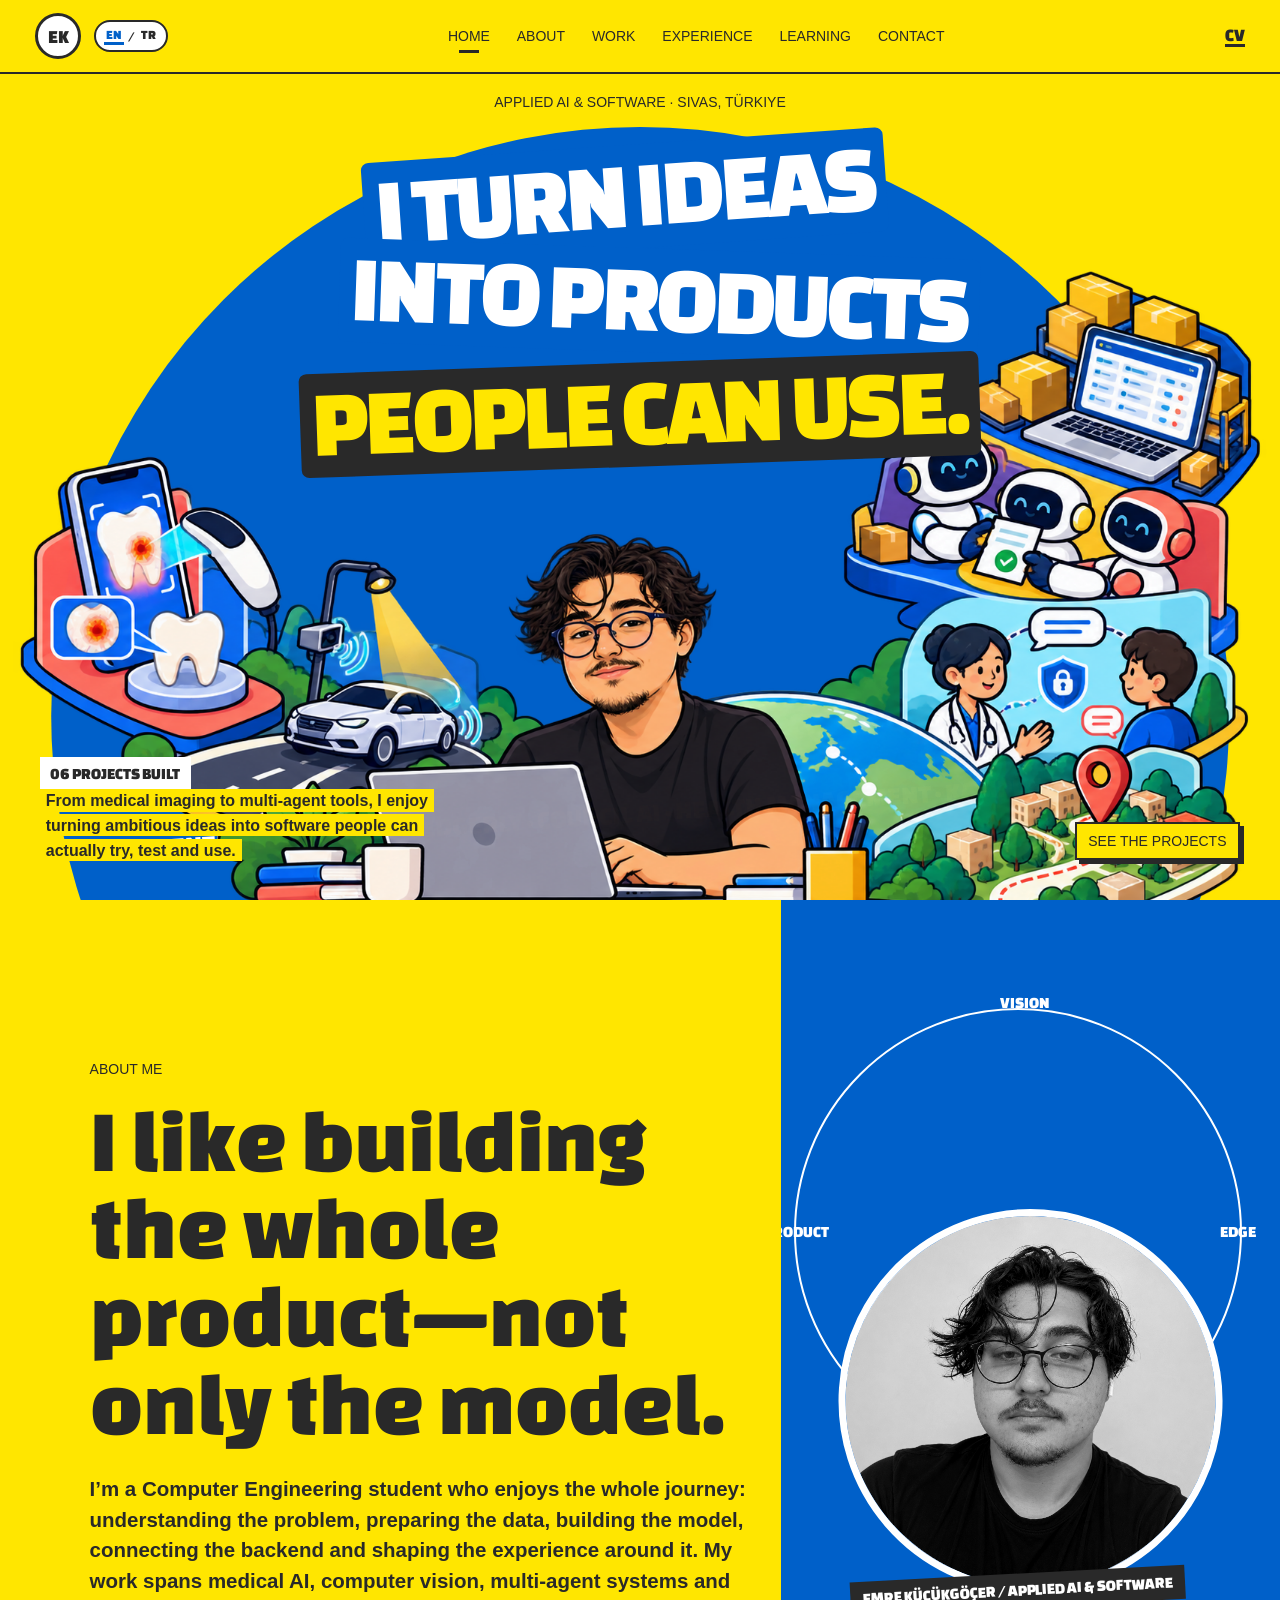
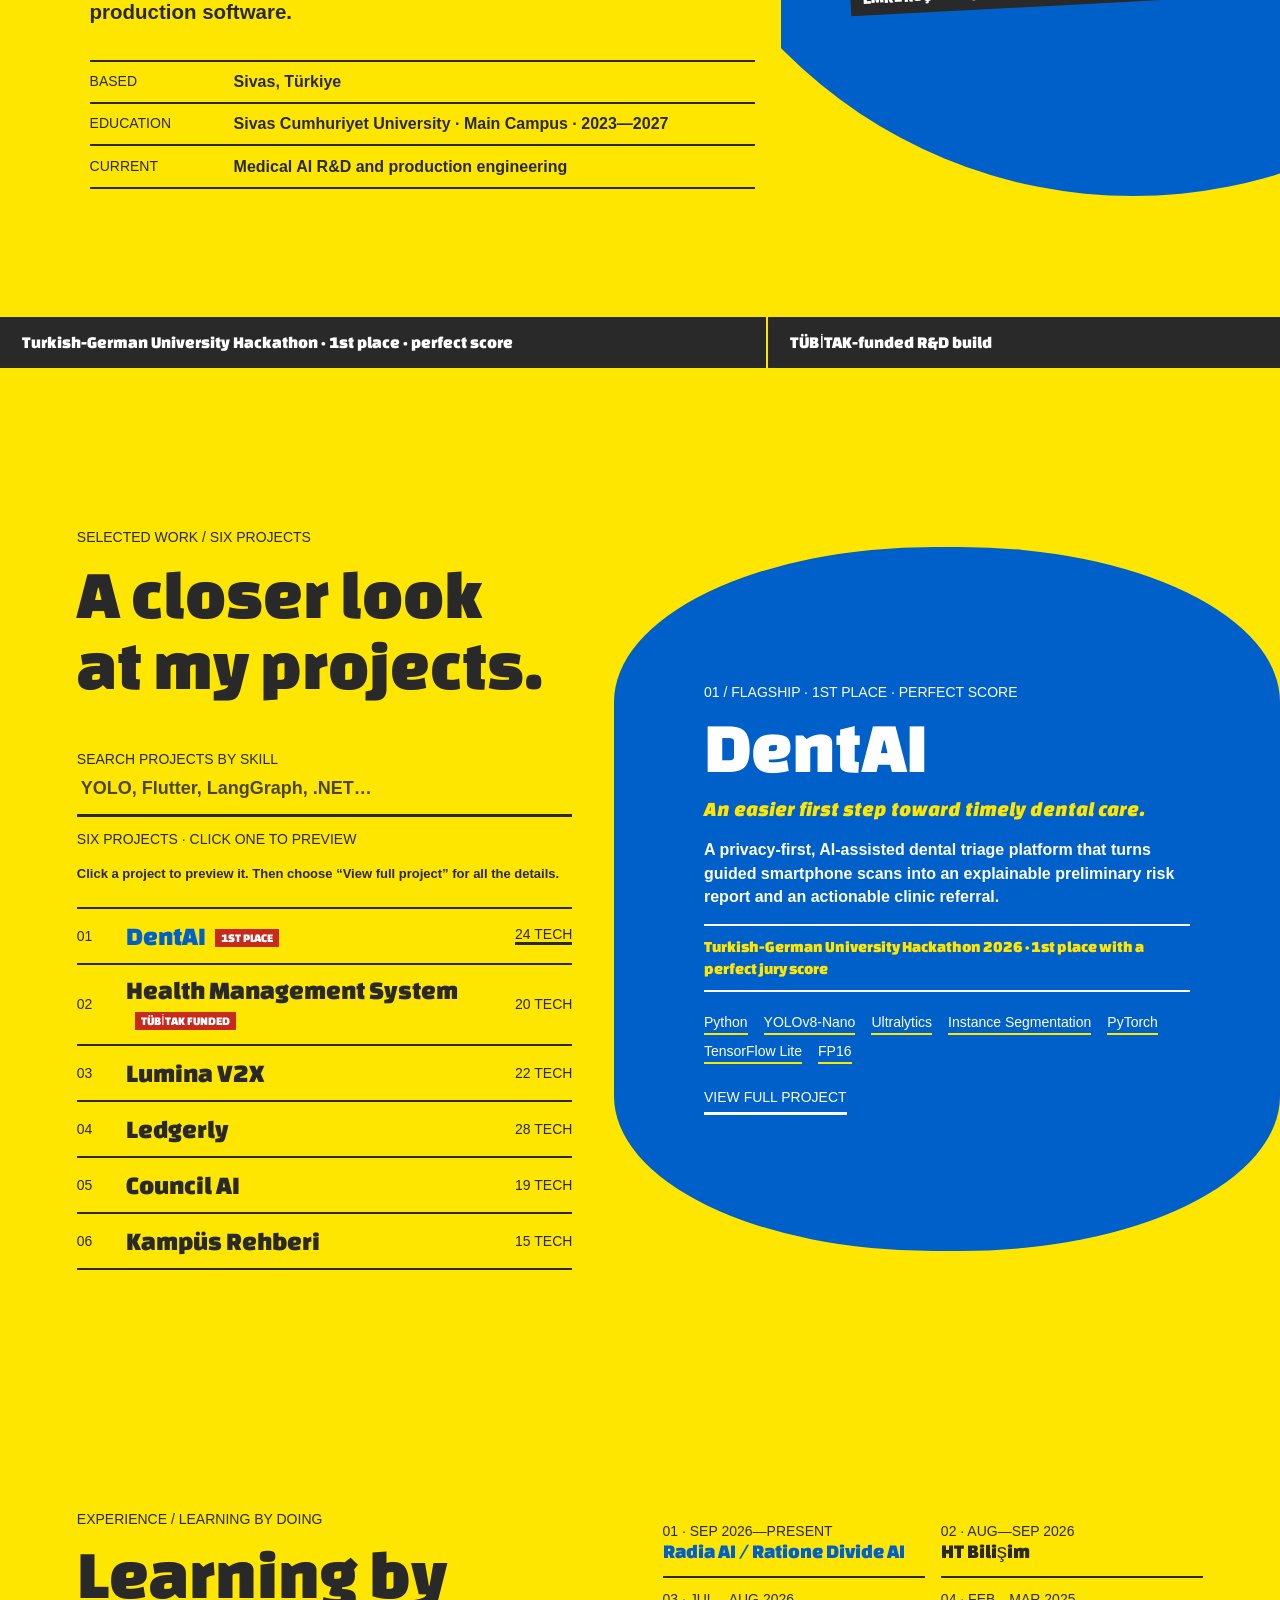
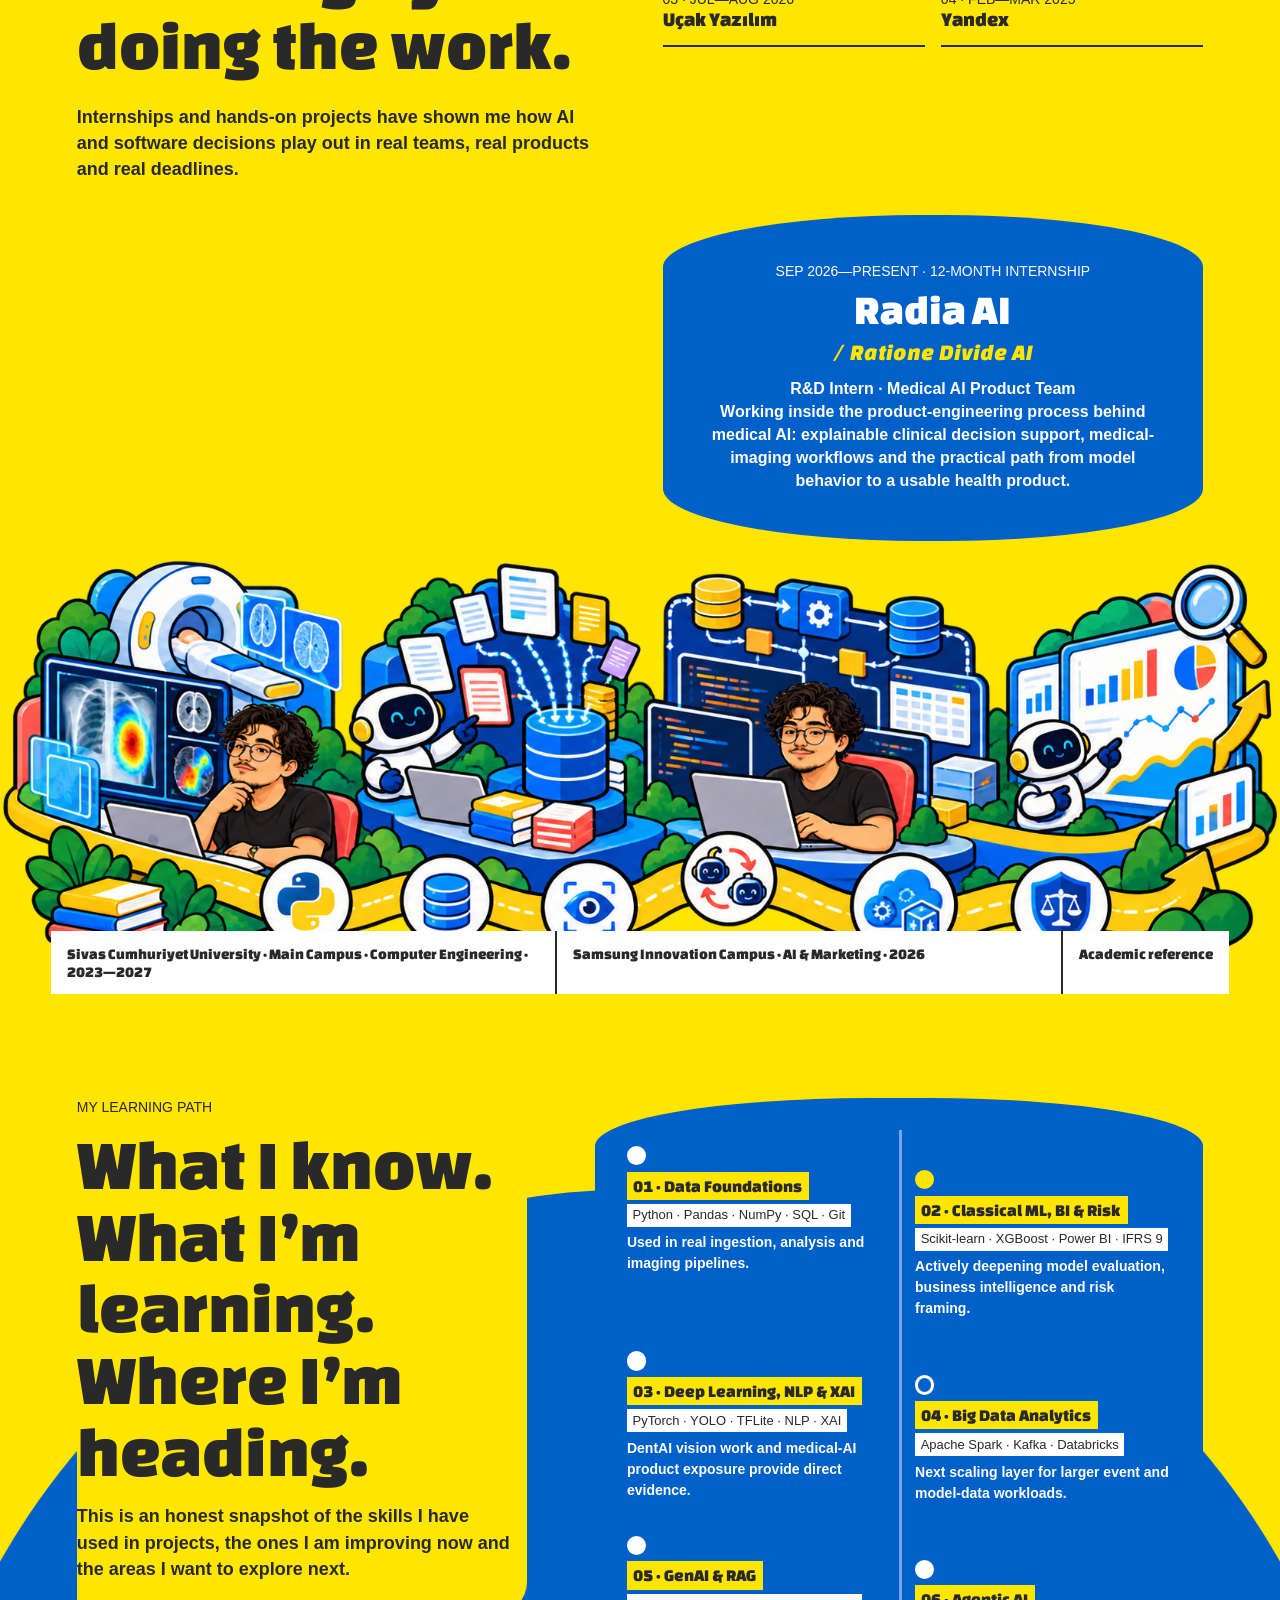
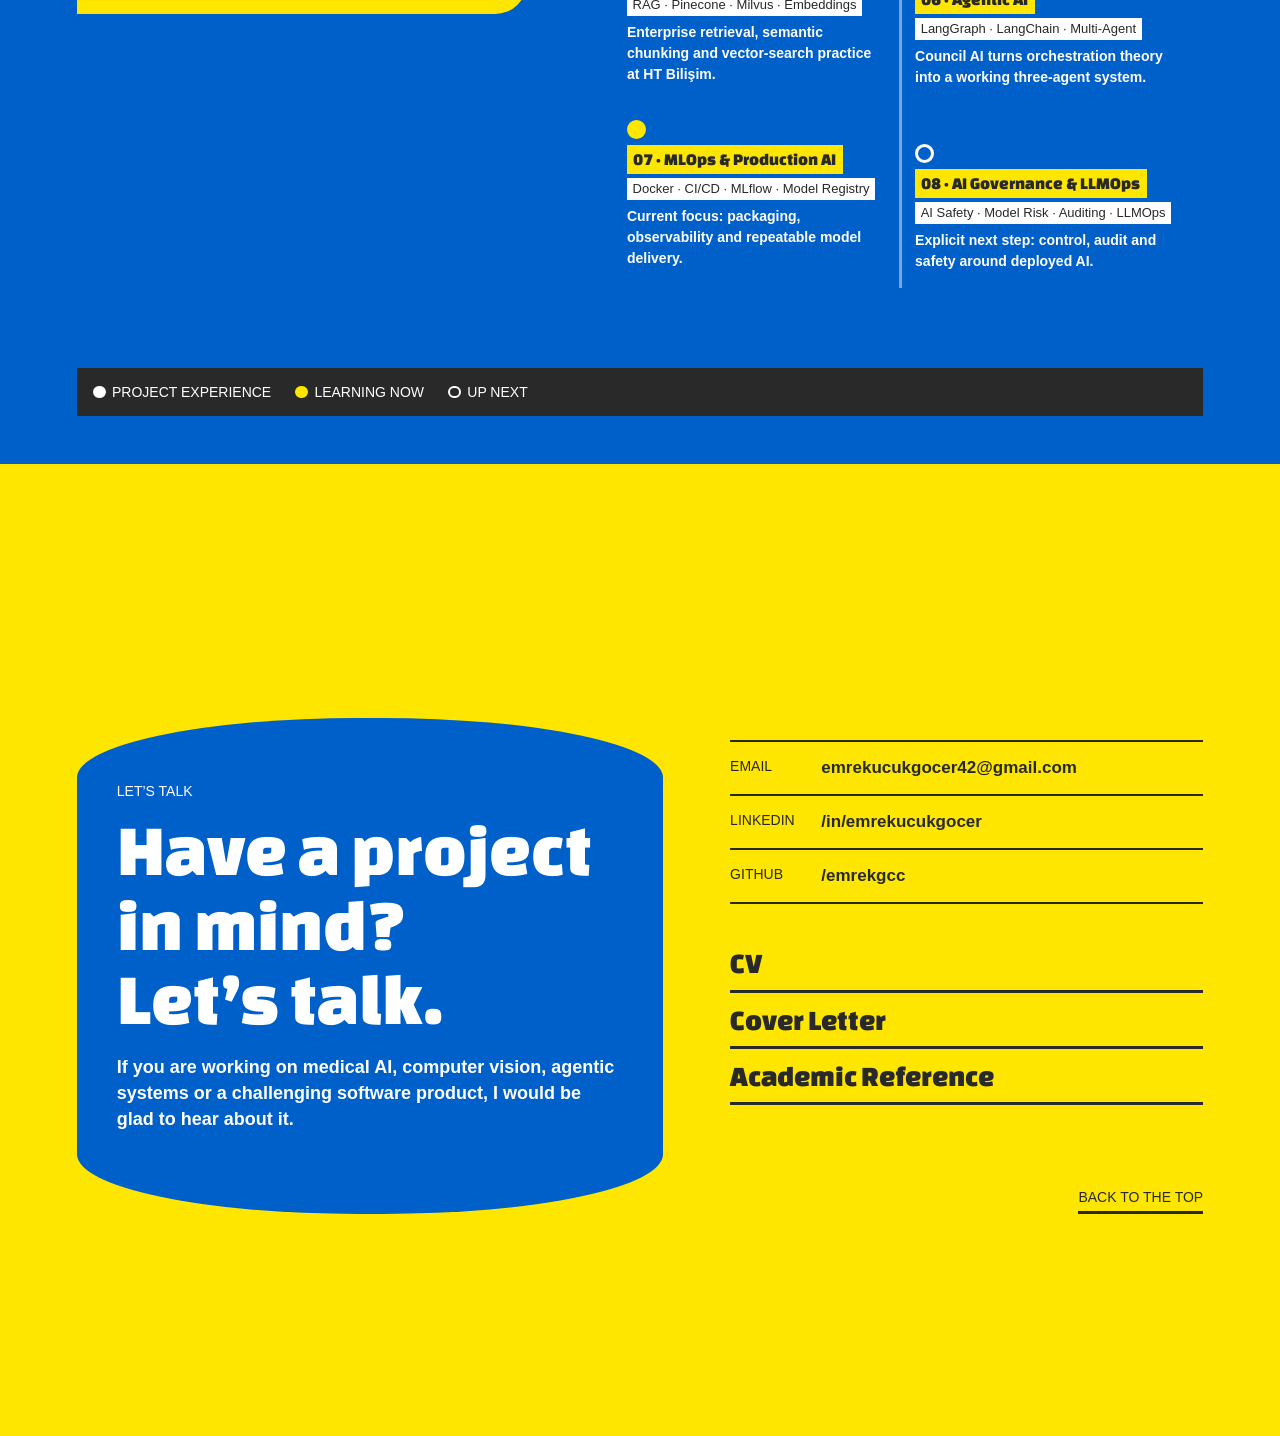
==== index.html @ dd25d498 "Portfolyo yayına hazırlandı" ====
<!doctype html>
<html lang="en">
  <head>
    <meta charset="UTF-8" />
    <meta name="viewport" content="width=device-width, initial-scale=1.0" />
    <meta name="description" content="Portfolio of Emre Küçükgöçer, a Computer Engineering student building medical AI, computer vision, agentic systems and production software." />
    <meta name="theme-color" content="#ffe600" />
    <title>Emre Küçükgöçer — Applied AI &amp; Software Portfolio</title>
    <link rel="preconnect" href="https://fonts.googleapis.com" />
    <link rel="preconnect" href="https://fonts.gstatic.com" crossorigin />
    <link href="https://fonts.googleapis.com/css2?family=Changa+One:ital@0;1&display=swap" rel="stylesheet" />
    <link rel="icon" type="image/svg+xml" href="data:image/svg+xml,%3Csvg xmlns='http://www.w3.org/2000/svg' viewBox='0 0 64 64'%3E%3Ccircle cx='32' cy='32' r='29' fill='%23007fff'/%3E%3Cpath d='M13 18h38v8H24v5h22v8H24v6h27v8H13z' fill='white'/%3E%3C/svg%3E" />
    <link rel="stylesheet" href="./styles.css?v=17" />
  </head>
  <body>
    <a class="skip-link" href="#home" data-i18n="skip">Skip to content</a>
    <div class="boot" aria-hidden="true"><span>EK</span><p data-i18n="boot">Loading the portfolio…</p></div>

    <header class="site-header">
      <div class="header-left">
        <a class="brand" href="#home" aria-label="Emre Küçükgöçer home">EK</a>
        <div class="language-switcher" role="group" aria-label="Language / Dil">
          <button class="is-active" type="button" data-language="en" aria-pressed="true">EN</button>
          <span aria-hidden="true">/</span>
          <button type="button" data-language="tr" aria-pressed="false">TR</button>
        </div>
      </div>
      <nav aria-label="Primary navigation">
        <a class="is-active" href="#home" data-i18n="navHome">Home</a>
        <a href="#about" data-i18n="navAbout">About</a>
        <a href="#work" data-i18n="navWork">Work</a>
        <a href="#experience" data-i18n="navExperience">Experience</a>
        <a href="#journey" data-i18n="navJourney">Learning</a>
        <a href="#contact" data-i18n="navContact">Contact</a>
      </nav>
      <a class="download-link" href="./assets/Emre_Kucukgocer_CV.pdf" download>CV</a>
    </header>

    <main>
      <section class="scene hero" id="home" aria-labelledby="hero-title">
        <div class="cloud cloud--one" aria-hidden="true"><i></i><i></i><i></i></div>
        <div class="cloud cloud--two" aria-hidden="true"><i></i><i></i><i></i></div>
        <p class="scene-kicker hero-kicker" data-i18n="heroKicker">Applied AI &amp; software · Sivas, Türkiye</p>
        <div class="globe hero-globe" aria-hidden="true"></div>
        <h1 id="hero-title">
          <span data-i18n="heroLine1">I turn ideas</span>
          <span data-i18n="heroLine2">into products</span>
          <span data-i18n="heroLine3">people can use.</span>
        </h1>
        <img class="hero-world" src="./assets/storybook-hero-v6.png" alt="An illustrated pop-up world showing Emre and his six applied AI and software projects" />
        <div class="hero-note">
          <b data-i18n="heroBuilt">06 PROJECTS BUILT</b>
          <p data-i18n="heroNote">From medical imaging to multi-agent tools, I enjoy turning ambitious ideas into software people can actually try, test and use.</p>
        </div>
        <a class="text-link enter-work" href="#work" data-i18n="enterWork">See the projects</a>
        <div class="orbit-copy" aria-hidden="true">DENTAI · LUMINA V2X · LEDGERLY · COUNCIL AI · HEALTH MANAGEMENT · KAMPÜS REHBERİ ·</div>
      </section>

      <section class="scene about-scene" id="about" aria-labelledby="about-title">
        <div class="cloud cloud--three" aria-hidden="true"><i></i><i></i><i></i></div>
        <div class="about-orbit" aria-hidden="true"><span>VISION</span><span>EDGE</span><span>AGENTS</span><span>PRODUCT</span></div>
        <div class="about-globe" aria-hidden="true"></div>
        <div class="about-copy">
          <p class="scene-kicker" data-i18n="aboutKicker">About me</p>
          <h2 id="about-title" data-i18n="aboutTitle">I like building the whole product—not only the model.</h2>
          <p data-i18n="aboutBody">I’m a Computer Engineering student who enjoys the whole journey: understanding the problem, preparing the data, building the model, connecting the backend and shaping the experience around it. My work spans medical AI, computer vision, multi-agent systems and production software.</p>
          <dl>
            <div><dt data-i18n="basedLabel">Based</dt><dd data-i18n="basedValue">Sivas, Türkiye</dd></div>
            <div><dt data-i18n="educationLabel">Education</dt><dd data-i18n="educationValue">Sivas Cumhuriyet University · Main Campus · 2023—2027</dd></div>
            <div><dt data-i18n="currentLabel">Current</dt><dd data-i18n="currentValue">Medical AI R&D and production engineering</dd></div>
          </dl>
        </div>
        <figure class="about-portrait">
          <img src="./assets/emre-kucukgocer.png" alt="Portrait of Emre Küçükgöçer" />
          <figcaption data-i18n="portraitCaption">EMRE KÜÇÜKGÖÇER / APPLIED AI &amp; SOFTWARE</figcaption>
        </figure>
        <div class="proof-ribbon" aria-label="Selected achievements">
          <span data-i18n="proofHackathon">Turkish-German University Hackathon · 1st place · perfect score</span>
          <span data-i18n="proofTubitak">TÜBİTAK-funded R&D build</span>
        </div>
      </section>

      <section class="scene work-scene" id="work" aria-labelledby="work-title">
        <div class="work-heading">
          <p class="scene-kicker" data-i18n="workKicker">Selected work / six projects</p>
          <h2 id="work-title" data-i18n-html="workTitle">A closer look<br />at my projects.</h2>
        </div>
        <label class="skill-search" for="skill-search">
          <span data-i18n="searchLabel">Search projects by skill</span>
          <input id="skill-search" type="search" autocomplete="off" placeholder="YOLO, Flutter, LangGraph, .NET…" data-i18n-placeholder="searchPlaceholder" />
        </label>
        <p class="search-status" id="search-status" aria-live="polite">Six projects to explore</p>
        <p class="work-instruction" data-i18n="workInstruction">Click a project to preview it. Then choose “View full project” for all the details.</p>
        <div class="project-orbit" id="project-orbit" aria-label="Project selector"></div>
        <article class="project-spotlight" id="project-spotlight" aria-live="polite"></article>
      </section>

      <section class="scene experience-scene" id="experience" aria-labelledby="experience-title">
        <p class="scene-kicker" data-i18n="experienceKicker">Experience / learning by doing</p>
        <h2 id="experience-title" data-i18n-html="experienceTitle">Learning by<br />doing the work.</h2>
        <p class="experience-intro" data-i18n="experienceIntro">Internships and hands-on projects have shown me how AI and software decisions play out in real teams, real products and real deadlines.</p>
        <img class="journey-world" src="./assets/storybook-journey-v6.png" alt="An illustrated panorama of Emre's medical AI, retrieval, software engineering and analytics experience" />
        <div class="experience-tabs" id="experience-tabs" role="tablist" aria-label="Experience entries"></div>
        <article class="experience-detail" id="experience-detail" aria-live="polite"></article>
        <div class="education-signs">
          <span data-i18n="universitySign">Sivas Cumhuriyet University · Main Campus · Computer Engineering · 2023—2027</span>
          <span>Samsung Innovation Campus · AI & Marketing · 2026</span>
          <a href="./assets/Reference_Letter_Hidayet_Takci.pdf" target="_blank" rel="noreferrer" data-i18n="academicReference">Academic reference</a>
        </div>
      </section>

      <section class="scene journey-scene" id="journey" aria-labelledby="journey-title">
        <div class="journey-globe" aria-hidden="true"></div>
        <div class="journey-heading">
          <p class="scene-kicker" data-i18n="journeyKicker">My learning path</p>
          <h2 id="journey-title" data-i18n-html="journeyTitle">What I know.<br />What I’m learning.<br />Where I’m heading.</h2>
          <p data-i18n="journeyIntro">This is an honest snapshot of the skills I have used in projects, the ones I am improving now and the areas I want to explore next.</p>
        </div>
        <div class="journey-path" id="journey-path"></div>
        <div class="journey-legend"><span data-state="built"><i></i><b data-i18n="legendBuilt">Project experience</b></span><span data-state="current"><i></i><b data-i18n="legendCurrent">Learning now</b></span><span data-state="next"><i></i><b data-i18n="legendNext">Up next</b></span></div>
      </section>

      <section class="scene contact-scene" id="contact" aria-labelledby="contact-title">
        <div class="cloud cloud--four" aria-hidden="true"><i></i><i></i><i></i></div>
        <div class="contact-globe" aria-hidden="true"></div>
        <div class="contact-heading">
          <p class="scene-kicker" data-i18n="contactKicker">Let’s talk</p>
          <h2 id="contact-title" data-i18n-html="contactTitle">Have a project<br />in mind?<br />Let’s talk.</h2>
          <p data-i18n="contactBody">If you are working on medical AI, computer vision, agentic systems or a challenging software product, I would be glad to hear about it.</p>
        </div>
        <div class="contact-links">
          <a href="mailto:emrekucukgocer42@gmail.com"><span>Email</span><b>emrekucukgocer42@gmail.com</b></a>
          <a href="https://linkedin.com/in/emrekucukgocer" target="_blank" rel="noreferrer"><span>LinkedIn</span><b>/in/emrekucukgocer</b></a>
          <a href="https://github.com/emrekgcc" target="_blank" rel="noreferrer"><span>GitHub</span><b>/emrekgcc</b></a>
        </div>
        <div class="document-links">
          <a href="./assets/Emre_Kucukgocer_CV.pdf" download>CV</a>
          <a href="./assets/Emre_Kucukgocer_Cover_Letter.pdf" download data-i18n="coverLetter">Cover Letter</a>
          <a href="./assets/Reference_Letter_Hidayet_Takci.pdf" download data-i18n="academicReferenceTitle">Academic Reference</a>
        </div>
        <a class="back-home text-link" href="#home" data-i18n="backHome">Back to the top</a>
      </section>
    </main>

    <dialog class="project-dialog" id="project-dialog" aria-labelledby="dialog-title">
      <button class="dialog-close" type="button" data-close-dialog data-i18n="close">Close</button>
      <div id="dialog-content"></div>
    </dialog>

    <script src="./app.js?v=17" defer></script>
  </body>
</html>
---- styles.css ----
:root {
  --yellow: #ffe600;
  --blue: #0060c9;
  --coral: #c72a1d;
  --ink: #292929;
  --white: #fff;
  --cyan: #5fd9ff;
  --lavender: #9c8cff;
  --display: "Changa One", "Arial Black", Impact, sans-serif;
  --sans: Arial, Helvetica, sans-serif;
}

* { box-sizing: border-box; }
html { overflow-x: clip; scroll-behavior: smooth; }
body {
  margin: 0;
  overflow-x: hidden;
  background: var(--yellow);
  color: var(--ink);
  font-family: var(--sans);
  font-size: 16px;
  -webkit-font-smoothing: antialiased;
}
body.dialog-open { overflow: hidden; }
a { color: inherit; }
button, input { font: inherit; color: inherit; }
:focus-visible { outline: 4px solid var(--coral); outline-offset: 4px; }

.skip-link {
  position: fixed;
  z-index: 100;
  left: 1rem;
  top: -5rem;
  padding: .8rem 1rem;
  background: var(--white);
  font-weight: 700;
}
.skip-link:focus { top: 1rem; }

.boot {
  position: fixed;
  z-index: 90;
  inset: 0;
  display: grid;
  place-content: center;
  justify-items: center;
  gap: .5rem;
  background: var(--yellow);
  transition: transform .7s cubic-bezier(.7,0,.2,1);
}
.boot.is-gone { transform: translateY(-105%); }
.boot span {
  display: grid;
  place-items: center;
  width: 5rem;
  height: 5rem;
  border-radius: 50%;
  background: var(--blue);
  color: var(--white);
  font: 400 2rem var(--display);
}
.boot p { margin: 0; font-weight: 700; text-transform: uppercase; }

.site-header {
  position: fixed;
  z-index: 40;
  left: 0;
  right: 0;
  top: 0;
  height: 74px;
  display: grid;
  grid-template-columns: 1fr auto 1fr;
  align-items: center;
  padding: 0 2.2rem;
  border-bottom: 2px solid var(--ink);
  background: rgba(255,230,0,.94);
  backdrop-filter: blur(8px);
  pointer-events: none;
}
.site-header > * { min-width: 0; pointer-events: auto; }
.header-left {
  justify-self: start;
  display: flex;
  align-items: center;
  gap: .8rem;
}
.brand {
  display: grid;
  place-items: center;
  width: 46px;
  height: 46px;
  border: 3px solid var(--ink);
  border-radius: 50%;
  background: var(--white);
  text-decoration: none;
  font: 400 19px var(--display);
}
.language-switcher {
  display: flex;
  align-items: center;
  gap: .25rem;
  padding: .35rem .5rem;
  border: 2px solid var(--ink);
  border-radius: 999px;
  background: var(--white);
  font: 400 13px var(--display);
}
.language-switcher button {
  border: 0;
  border-bottom: 3px solid transparent;
  padding: .05rem .12rem;
  background: transparent;
  font: inherit;
  cursor: pointer;
}
.language-switcher button.is-active { border-color: var(--blue); color: var(--blue); }
.site-header nav { display: flex; justify-content: center; }
.site-header nav a {
  position: relative;
  padding: 1rem 1.05rem;
  text-decoration: none;
  font-size: 14px;
  text-transform: uppercase;
}
.site-header nav a::after {
  content: "";
  position: absolute;
  left: 50%;
  bottom: .45rem;
  width: 0;
  height: 3px;
  background: var(--ink);
  transform: translateX(-50%);
  transition: width .2s;
}
.site-header nav a:hover::after,
.site-header nav a:focus-visible::after,
.site-header nav a.is-active::after { width: 20px; }
.download-link {
  justify-self: end;
  border-bottom: 3px solid var(--ink);
  text-decoration: none;
  font: 400 18px var(--display);
}

.scene {
  position: relative;
  min-height: 100svh;
  overflow: hidden;
  isolation: isolate;
  background: var(--yellow);
}
.scene-kicker {
  margin: 0;
  font-size: 14px;
  line-height: 1.4;
  text-transform: uppercase;
}
.text-link {
  padding: .4rem 0;
  border-bottom: 3px solid currentColor;
  text-decoration: none;
  font-size: 14px;
  text-transform: uppercase;
}
.cloud { display: none; }

/* Hero */
.hero-kicker {
  position: absolute;
  z-index: 8;
  top: 5.8rem;
  left: 50%;
  transform: translateX(-50%);
  white-space: nowrap;
}
.hero-globe {
  position: absolute;
  z-index: -2;
  width: min(92vw, 1180px);
  aspect-ratio: 1;
  left: 50%;
  bottom: -45%;
  border-radius: 1440px;
  background: var(--blue);
  transform: translateX(-50%);
}
.hero h1 {
  position: absolute;
  z-index: 8;
  left: 50%;
  top: 15vh;
  width: min(1000px, 88vw);
  transform: translateX(-50%);
  margin: 0;
  color: var(--white);
  font: 400 clamp(4.2rem, 9vw, 9rem)/.8 var(--display);
  text-align: center;
  letter-spacing: -.035em;
  text-transform: uppercase;
}
.hero h1 span { display: block; }
.hero h1 span:nth-child(1) { transform: rotate(-5deg) translateX(-15%); }
.hero h1 span:nth-child(2) { transform: rotate(3deg) translateX(9%); }
.hero h1 span:nth-child(3) { transform: translateY(.55em) rotate(-2deg); color: var(--yellow); }
.hero-world {
  position: absolute;
  z-index: 6;
  left: 50%;
  bottom: -3.5vw;
  width: min(98vw, 1700px);
  height: auto;
  transform: translate3d(-50%, var(--world-y,0), 0);
  transform-origin: center bottom;
  pointer-events: none;
}
.hero-note {
  position: absolute;
  z-index: 10;
  left: 2.5rem;
  bottom: 2.3rem;
  width: min(26rem, 32vw);
}
.hero-note b {
  display: table;
  padding: .45rem .65rem;
  background: var(--white);
  font: 400 16px var(--display);
}
.hero-note p {
  display: inline;
  padding: .18rem .36rem;
  background: var(--yellow);
  box-decoration-break: clone;
  -webkit-box-decoration-break: clone;
  font-size: 16px;
  line-height: 1.55;
  font-weight: 700;
}
.enter-work {
  position: absolute;
  z-index: 10;
  right: 2.5rem;
  bottom: 2.5rem;
  border: 2px solid var(--ink);
  padding: .55rem .72rem;
  background: var(--yellow);
  color: var(--ink);
  box-shadow: 4px 4px 0 var(--ink);
}
.orbit-copy {
  position: absolute;
  z-index: 2;
  left: 50%;
  bottom: 8vh;
  width: 76vw;
  transform: translateX(-50%) rotate(-4deg);
  color: var(--white);
  font: 400 clamp(1.3rem,2vw,2rem) var(--display);
  white-space: nowrap;
}

/* About */
.about-scene { min-height: 108svh; }
.about-globe {
  position: absolute;
  z-index: -2;
  width: 77vw;
  height: 92vw;
  right: -27vw;
  top: -22vw;
  border-radius: 1440px;
  background: var(--blue);
}
.about-copy {
  position: relative;
  z-index: 4;
  width: min(58rem, 61vw);
  padding: 10rem 0 8rem 7vw;
}
.about-copy h2 {
  max-width: 12ch;
  margin: 1rem 0 1.7rem;
  color: var(--ink);
  font: 400 clamp(3.5rem, 7vw, 7.5rem)/.86 var(--display);
}
.about-copy > p:not(.scene-kicker) { max-width: 42rem; font-size: clamp(1rem,1.6vw,1.35rem); line-height: 1.5; font-weight: 700; }
.about-copy dl { max-width: 42rem; margin: 2rem 0 0; border-top: 2px solid; }
.about-copy dl div { display: grid; grid-template-columns: 8rem 1fr; gap: 1rem; border-bottom: 2px solid; padding: .7rem 0; }
.about-copy dt { font-size: 14px; text-transform: uppercase; }
.about-copy dd { min-width: 0; margin: 0; overflow-wrap: anywhere; font-weight: 700; }
.about-portrait {
  position: absolute;
  z-index: 3;
  right: 6vw;
  bottom: 13vh;
  width: min(30vw, 410px);
  margin: 0;
  transform: rotate(4deg);
}
.about-portrait img {
  display: block;
  width: 100%;
  aspect-ratio: 1;
  border: 7px solid var(--white);
  border-radius: 50%;
  object-fit: cover;
  filter: grayscale(1) contrast(1.07);
}
.about-portrait figcaption {
  display: table;
  margin: -1.2rem auto 0;
  padding: .45rem .75rem;
  background: var(--coral);
  color: var(--white);
  font: 400 16px var(--display);
  transform: rotate(-7deg);
}
.about-orbit {
  position: absolute;
  z-index: 2;
  right: 3vw;
  top: 12vh;
  width: 35vw;
  height: 35vw;
  border: 2px solid var(--white);
  border-radius: 50%;
  color: var(--white);
  animation: spin 32s linear infinite;
}
.about-orbit span { position: absolute; font: 400 16px var(--display); }
.about-orbit span:nth-child(1) { left: 46%; top: -1rem; }
.about-orbit span:nth-child(2) { right: -1rem; top: 48%; }
.about-orbit span:nth-child(3) { left: 42%; bottom: -1rem; }
.about-orbit span:nth-child(4) { left: -2rem; top: 48%; }
@keyframes spin { to { transform: rotate(360deg); } }
.proof-ribbon {
  position: absolute;
  z-index: 5;
  left: 0;
  right: 0;
  bottom: 0;
  display: grid;
  grid-template-columns: 1.5fr 1fr;
  background: var(--ink);
  color: var(--white);
}
.proof-ribbon span { padding: 1rem 1.4rem; border-right: 2px solid var(--yellow); font: 400 17px/1.15 var(--display); }
.proof-ribbon span:last-child { border-right: 0; }

/* Work */
.work-scene { min-height: 118svh; padding: 8.5rem 6vw 6rem; }
.work-heading { position: relative; z-index: 4; width: min(44vw, 42rem); }
.work-heading h2 {
  margin: .7rem 0 0;
  font: 400 clamp(4rem, 6vw, 7rem)/.88 var(--display);
}
.skill-search {
  position: absolute;
  z-index: 8;
  left: 6vw;
  top: 46vh;
  width: min(38vw, 34rem);
  display: grid;
  grid-template-columns: auto 1fr;
  align-items: center;
  gap: 1rem;
  border-bottom: 3px solid var(--ink);
  padding: .7rem 0;
}
.skill-search span { font-size: 14px; text-transform: uppercase; }
.skill-search input { min-width: 0; border: 0; outline: 0; padding: .25rem; background: transparent; color: var(--ink); caret-color: var(--blue); font-size: 18px; font-weight: 700; }
.skill-search input::placeholder { color: rgba(41,41,41,.84); opacity: 1; }
.search-status { position: absolute; left: 6vw; top: calc(46vh + 4.2rem); margin: 0; font-size: 14px; text-transform: uppercase; }
.project-orbit {
  position: absolute;
  z-index: 6;
  left: 6vw;
  top: calc(46vh + 9.5rem);
  width: min(39vw, 35rem);
  border-top: 2px solid;
}
.project-tab {
  width: 100%;
  display: grid;
  grid-template-columns: 2.4rem minmax(0,1fr) auto;
  gap: .7rem;
  align-items: center;
  border: 0;
  border-bottom: 2px solid;
  padding: .72rem 0;
  background: transparent;
  text-align: left;
  cursor: pointer;
}
.project-tab span { font-size: 14px; }
.project-tab strong { min-width: 0; overflow-wrap: anywhere; font: 400 clamp(1.25rem,2vw,2rem)/1 var(--display); }
.project-tab strong em {
  display: inline-block;
  margin-left: .55rem;
  padding: .2rem .38rem;
  background: var(--coral);
  color: var(--white);
  font: normal 400 12px/1 var(--display);
  vertical-align: .2em;
  white-space: nowrap;
}
.project-tab b { font-size: 14px; font-weight: 400; text-transform: uppercase; }
.project-tab:hover strong,
.project-tab:focus-visible strong,
.project-tab.is-active strong { color: var(--blue); }
.project-tab.is-active b { border-bottom: 3px solid; }
.project-tab.is-muted { opacity: .25; }
.project-spotlight {
  position: absolute;
  z-index: 3;
  right: -4vw;
  top: 9vh;
  width: min(58vw, 820px);
  aspect-ratio: 1;
  display: flex;
  flex-direction: column;
  justify-content: center;
  border-radius: 1440px;
  padding: 8vw 10vw 7vw 9vw;
  background: var(--blue);
  color: var(--white);
}
.spotlight-index { font-size: 14px; text-transform: uppercase; }
.project-spotlight h3 { margin: .7rem 0; font: 400 clamp(3.3rem,6.3vw,7rem)/.86 var(--display); }
.project-spotlight .spotlight-kicker { margin: 0 0 1rem; font: italic 400 clamp(1.05rem,1.65vw,1.5rem)/1.2 var(--display); color: var(--yellow); }
.project-spotlight .spotlight-summary { margin: 0; max-width: 34rem; font-size: 16px; line-height: 1.45; font-weight: 700; }
.spotlight-proof { margin: 1rem 0; border-top: 2px solid var(--white); border-bottom: 2px solid var(--white); padding: .65rem 0; font: 400 16px/1.2 var(--display); color: var(--yellow); }
.spotlight-tags { display: flex; flex-wrap: wrap; gap: .55rem 1rem; margin: .4rem 0 1.2rem; }
.spotlight-tags span { border-bottom: 2px solid var(--yellow); padding-bottom: .15rem; font-size: 14px; }
.open-project {
  align-self: flex-start;
  border: 0;
  border-bottom: 3px solid var(--white);
  padding: .4rem 0;
  background: transparent;
  color: var(--white);
  font-size: 14px;
  text-transform: uppercase;
  cursor: pointer;
}
.work-instruction {
  position: absolute;
  z-index: 8;
  left: 6vw;
  top: calc(46vh + 6.7rem);
  width: min(39vw, 35rem);
  margin: 0;
  color: rgba(41,41,41,.92);
  font-size: 13px;
  line-height: 1.35;
  font-weight: 700;
}

/* Experience */
.experience-scene { min-height: 132svh; padding: 8rem 6vw 0; }
.experience-scene > h2 {
  position: relative;
  z-index: 5;
  width: min(48vw, 44rem);
  margin: .6rem 0 0;
  font: 400 clamp(4rem,6vw,6.7rem)/.84 var(--display);
}
.experience-intro { position: relative; z-index: 5; width: min(34rem,42vw); margin: 1.5rem 0 0; font-size: 18px; line-height: 1.45; font-weight: 700; }
.journey-world {
  position: absolute;
  z-index: 1;
  left: 50%;
  bottom: -1vw;
  width: min(100vw, 1800px);
  transform: translate3d(-50%, var(--journey-y,0), 0);
  pointer-events: none;
}
.experience-tabs {
  position: absolute;
  z-index: 6;
  right: 4vw;
  top: 8rem;
  width: min(39vw, 36rem);
  display: grid;
  grid-template-columns: repeat(2,1fr);
  gap: 0 1rem;
}
.experience-tab {
  min-width: 0;
  border: 0;
  border-bottom: 2px solid;
  padding: .8rem 0;
  background: transparent;
  text-align: left;
  cursor: pointer;
}
.experience-tab span { display: block; font-size: 14px; text-transform: uppercase; }
.experience-tab strong { display: block; min-width: 0; overflow-wrap: anywhere; font: 400 clamp(1rem,1.6vw,1.5rem)/1 var(--display); }
.experience-tab.is-active strong,
.experience-tab:hover strong { color: var(--blue); }
.experience-detail {
  position: absolute;
  z-index: 7;
  right: 6vw;
  top: 36vh;
  width: min(36vw, 34rem);
  min-height: 18rem;
  display: flex;
  flex-direction: column;
  justify-content: center;
  border-radius: 1440px;
  padding: 4rem 4.5rem;
  background: var(--blue);
  color: var(--white);
  text-align: center;
}
.experience-detail span { font-size: 14px; text-transform: uppercase; }
.experience-detail h3 { margin: .6rem 0; font: 400 clamp(2rem,3.3vw,3.5rem)/.85 var(--display); }
.experience-detail h3 em { display: block; color: var(--yellow); font-size: .55em; }
.experience-detail p { margin: 0; font-size: 16px; line-height: 1.45; font-weight: 700; }
.education-signs {
  position: absolute;
  z-index: 8;
  left: 4vw;
  right: 4vw;
  bottom: 1.5rem;
  display: grid;
  grid-template-columns: 1fr 1fr auto;
  background: var(--white);
  color: var(--ink);
}
.education-signs > * { padding: .85rem 1rem; border-right: 2px solid var(--ink); font: 400 15px/1.2 var(--display); text-decoration: none; }
.education-signs > *:last-child { border-right: 0; }

/* Journey */
.journey-scene { min-height: 115svh; }
.journey-globe {
  position: absolute;
  z-index: -1;
  width: 115vw;
  height: 115vw;
  left: 50%;
  top: 19vh;
  border-radius: 1440px;
  background: var(--blue);
  transform: translateX(-50%);
}
.journey-heading { position: relative; z-index: 4; width: min(34rem,44vw); padding: 8rem 0 0 6vw; }
.journey-heading h2 {
  margin: .7rem 0 1rem;
  color: var(--white);
  font: 400 clamp(4rem,8vw,8.5rem)/.84 var(--display);
}
.journey-heading h2::first-line { color: var(--ink); }
.journey-heading > p:last-child { max-width: 28rem; margin: 0; color: var(--white); font-size: 18px; line-height: 1.45; font-weight: 700; }
.journey-path {
  position: absolute;
  z-index: 5;
  left: 48vw;
  right: 4vw;
  top: 16vh;
  bottom: 9vh;
}
.journey-path::before {
  content: "";
  position: absolute;
  left: 50%;
  top: 5%;
  width: 3px;
  height: 90%;
  background: var(--white);
  transform: rotate(18deg);
}
.journey-node {
  position: absolute;
  left: var(--x);
  top: var(--y);
  width: min(17rem,20vw);
  transform: translate(-50%,-50%);
  color: var(--white);
}
.journey-node i {
  display: block;
  width: 1.2rem;
  height: 1.2rem;
  margin-bottom: .4rem;
  border: 3px solid var(--white);
  border-radius: 50%;
  background: var(--blue);
}
.journey-node[data-state="built"] i { background: var(--white); }
.journey-node[data-state="current"] i { background: var(--yellow); border-color: var(--yellow); animation: nodePulse 1.5s ease-in-out infinite alternate; }
.journey-node[data-state="next"] { opacity: .74; }
.journey-node strong { display: table; padding: .25rem .4rem; background: var(--yellow); color: var(--ink); font: 400 17px/1 var(--display); }
.journey-node span { display: table; margin-top: .25rem; padding: .2rem .35rem; background: var(--white); color: var(--ink); font-size: 13px; line-height: 1.25; }
.journey-node p { margin: .35rem 0 0; font-size: 14px; line-height: 1.35; font-weight: 700; }
@keyframes nodePulse { to { transform: scale(1.35); } }
.journey-legend { position: absolute; z-index: 7; left: 6vw; bottom: 2rem; display: flex; gap: 1rem; color: var(--white); }
.journey-legend span { display: flex; align-items: center; gap: .4rem; font-size: 14px; text-transform: uppercase; }
.journey-legend b { font-weight: 400; }
.journey-legend i { width: .8rem; height: .8rem; border: 2px solid var(--white); border-radius: 50%; }
.journey-legend [data-state="built"] i { background: var(--white); }
.journey-legend [data-state="current"] i { background: var(--yellow); border-color: var(--yellow); }
.journey-legend [data-state="next"] { opacity: .78; }

/* Contact */
.contact-scene { min-height: 108svh; }
.contact-globe {
  position: absolute;
  z-index: -1;
  left: -19vw;
  top: -20vw;
  width: 86vw;
  height: 86vw;
  border-radius: 1440px;
  background: var(--blue);
}
.contact-heading { position: relative; z-index: 4; width: min(58vw,58rem); padding: 9rem 0 0 6vw; color: var(--white); }
.contact-heading h2 { margin: .7rem 0 1.2rem; font: 400 clamp(4rem,8.5vw,9rem)/.84 var(--display); }

html[lang="tr"] .hero h1 {
  width: min(1120px, 92vw);
  font-size: clamp(3.5rem, 6.8vw, 6.9rem);
  line-height: 1;
  letter-spacing: -.02em;
}
html[lang="tr"] .hero h1 span:nth-child(1) { transform: rotate(-3deg) translateX(-10%); }
html[lang="tr"] .hero h1 span:nth-child(2) { transform: rotate(2deg) translateX(5%); }
html[lang="tr"] .hero h1 span:nth-child(3) { transform: translateY(.18em) rotate(-1deg); }
html[lang="tr"] .about-copy h2 { max-width: 13ch; font-size: clamp(3.1rem, 6.1vw, 6.5rem); line-height: 1; }
html[lang="tr"] .work-heading { width: min(42vw, 40rem); }
html[lang="tr"] .work-heading h2 { font-size: clamp(3.5rem, 5.1vw, 6.5rem); line-height: 1; }
html[lang="tr"] .experience-scene > h2 { width: min(48vw, 44rem); font-size: clamp(3.7rem, 5.5vw, 6.2rem); line-height: .92; }
html[lang="tr"] .journey-heading h2 { font-size: clamp(3.3rem, 6.4vw, 6.8rem); line-height: 1; }
html[lang="tr"] .journey-heading { width: min(31rem, 39vw); }
html[lang="tr"] .journey-heading h2 { font-size: clamp(3.1rem, 5.25vw, 5.6rem); }
html[lang="tr"] .contact-heading h2 { font-size: clamp(3.7rem, 7.3vw, 7.7rem); line-height: 1; }
.contact-heading > p:last-child { max-width: 34rem; font-size: 18px; line-height: 1.45; font-weight: 700; }
.contact-links {
  position: absolute;
  z-index: 4;
  right: 5vw;
  top: 19vh;
  width: min(38vw,37rem);
  border-top: 2px solid;
}
.contact-links a {
  display: grid;
  grid-template-columns: 7rem 1fr;
  gap: 1rem;
  border-bottom: 2px solid;
  padding: 1rem 0;
  text-decoration: none;
}
.contact-links span { font-size: 14px; text-transform: uppercase; }
.contact-links b { font-size: 17px; overflow-wrap: anywhere; }
.contact-links a:hover b { color: var(--blue); }
.document-links {
  position: absolute;
  z-index: 5;
  right: 5vw;
  bottom: 15vh;
  width: min(38vw,37rem);
  display: grid;
}
.document-links a {
  border-bottom: 3px solid;
  padding: .75rem 0;
  text-decoration: none;
  font: 400 clamp(1.5rem,2.3vw,2.4rem)/1 var(--display);
}
.document-links a:hover { color: var(--coral); }
.back-home { position: absolute; right: 5vw; bottom: 2.5rem; }

/* Project dossier */
dialog { max-width: none; max-height: none; }
dialog::backdrop { background: rgba(41,41,41,.88); }
.project-dialog {
  position: fixed;
  inset: 0;
  width: 100%;
  height: 100%;
  margin: 0;
  border: 0;
  padding: 0;
  overflow: auto;
  background: var(--yellow);
  color: var(--ink);
}
.project-dialog[open] { animation: dossierIn .45s cubic-bezier(.7,0,.2,1) both; }
@keyframes dossierIn { from { transform: translateY(100%); } }
.dialog-close {
  position: fixed;
  z-index: 20;
  right: 2rem;
  top: 1.4rem;
  border: 0;
  border-bottom: 3px solid;
  padding: .5rem 0;
  background: transparent;
  font-size: 14px;
  text-transform: uppercase;
  cursor: pointer;
}
.dossier-hero {
  position: relative;
  min-height: 100svh;
  overflow: hidden;
  padding: 7rem 6vw 4rem;
}
.dossier-globe {
  position: absolute;
  z-index: -1;
  right: -18vw;
  top: -18vw;
  width: 78vw;
  height: 78vw;
  border-radius: 1440px;
  background: var(--blue);
}
.dossier-index { font-size: 14px; text-transform: uppercase; }
.dossier-hero h2 {
  width: min(10ch,70vw);
  margin: 2rem 0 .8rem;
  font: 400 clamp(5rem,12vw,13rem)/.72 var(--display);
}
.dossier-kicker { max-width: 34rem; margin: 0; font: italic 400 clamp(1.4rem,2.2vw,2.2rem)/1.15 var(--display); }
.dossier-proof {
  position: absolute;
  right: 5vw;
  top: 31vh;
  width: min(35vw,34rem);
  color: var(--white);
  font: 400 clamp(2rem,3.8vw,4rem)/.86 var(--display);
}
.dossier-summary { width: min(34rem,44vw); margin-top: 3rem; font-size: 20px; line-height: 1.45; font-weight: 700; }
.dossier-body { padding: 5rem 6vw 8rem; }
.dossier-sections { display: grid; grid-template-columns: repeat(2,1fr); border-top: 3px solid; }
.dossier-section { display: grid; grid-template-columns: 3rem 1fr; gap: 1rem; border-bottom: 2px solid; padding: 1.5rem 1.5rem 1.5rem 0; }
.dossier-section:nth-child(odd) { border-right: 2px solid; }
.dossier-section:nth-child(even) { padding-left: 1.5rem; }
.dossier-section > span { font-size: 14px; color: var(--blue); }
.dossier-section h3 { margin: 0 0 .6rem; font: 400 clamp(1.7rem,2.5vw,2.7rem)/.9 var(--display); }
.dossier-section p { margin: 0; font-size: 16px; line-height: 1.55; }
.architecture-heading { margin: 6rem 0 2rem; font: 400 clamp(3.5rem,7vw,7rem)/.75 var(--display); }
.architecture-list { list-style: none; margin: 0; padding: 0; border-top: 3px solid; }
.architecture-list li { display: grid; grid-template-columns: 4rem 1fr; gap: 1rem; border-bottom: 2px solid; padding: 1rem 0; }
.architecture-list span { font-size: 14px; color: var(--blue); }
.architecture-list p { margin: 0; font-size: 18px; line-height: 1.4; font-weight: 700; }
.inventory { margin-top: 5rem; }
.inventory > span { font-size: 14px; text-transform: uppercase; }
.inventory div { display: flex; flex-wrap: wrap; gap: .55rem 1rem; margin-top: 1rem; }
.inventory div span { border-bottom: 2px solid; padding-bottom: .2rem; font-size: 14px; }

@media (max-width: 980px) {
  .site-header nav a { padding-inline: .65rem; }
  .project-spotlight { right: -13vw; width: 69vw; padding-left: 10vw; padding-right: 13vw; }
  .project-orbit, .skill-search { width: 42vw; }
  .experience-detail { right: 3vw; width: 43vw; }
  .experience-tabs { width: 45vw; }
  .experience-scene > h2,
  html[lang="tr"] .experience-scene > h2 { width: 43vw; font-size: clamp(3.6rem, 5.6vw, 5.5rem); }
}

@media (max-width: 820px) {
  .site-header { height: 62px; padding: 0 1rem 0 .55rem; grid-template-columns: auto minmax(0,1fr) auto; gap: .2rem; border-bottom: 2px solid var(--ink); background: var(--yellow); }
  .brand { width: 37px; height: 37px; font-size: 15px; }
  .header-left { gap: .35rem; }
  .language-switcher { gap: .12rem; padding: .28rem .36rem; font-size: 11px; }
  .site-header nav { min-width: 0; justify-content: center; overflow: hidden; margin: 0 .2rem; }
  .site-header nav a { flex: none; padding: 1rem .38rem; font-size: 11px; }
  .site-header nav a:nth-child(1), .site-header nav a:nth-child(2), .site-header nav a:nth-child(4), .site-header nav a:nth-child(5) { display: none; }
  .download-link { font-size: 16px; }
  .scene-kicker { font-size: 12px; }

  .hero-kicker { top: 4.7rem; left: 1rem; right: 1rem; transform: none; white-space: normal; font-size: 12px; text-align: center; }
  .hero-globe { width: 150vw; bottom: -39%; }
  .hero h1 { top: 8.5rem; width: 96vw; font-size: clamp(3.3rem,18.5vw,6.2rem); }
  .hero h1 span:nth-child(1) { transform: rotate(-5deg) translateX(-8%); }
  .hero h1 span:nth-child(2) { transform: rotate(3deg) translateX(6%); }
  .hero h1 span:nth-child(3) { transform: translateY(.12em) rotate(-2deg); color: var(--blue); }
  .hero-world { width: 172vw; bottom: 13vh; }
  .hero-note { left: 1rem; bottom: 1rem; width: 64vw; }
  .hero-note b { font-size: 14px; }
  .hero-note p { font-size: 14px; }
  .enter-work { right: 1rem; bottom: 1.2rem; font-size: 12px; }
  .orbit-copy { display: none; }

  .about-scene { min-height: auto; }
  .about-globe { width: 120vw; height: 120vw; right: -56vw; top: 38vh; }
  .about-copy { width: auto; padding: 7rem 1rem clamp(28rem, 126vw, 34rem); }
  .about-copy h2 { font-size: clamp(3.1rem,15vw,5.5rem); }
  .about-copy > p:not(.scene-kicker) { font-size: 16px; }
  .about-copy dl div { grid-template-columns: 6.2rem 1fr; }
  .about-portrait { right: 8vw; bottom: 7rem; width: 58vw; }
  .about-orbit { right: -10vw; top: auto; bottom: 7.5rem; width: 75vw; height: 75vw; }
  .proof-ribbon { position: relative; bottom: auto; grid-template-columns: 1fr; }
  .proof-ribbon span { border-right: 0; border-bottom: 2px solid var(--yellow); padding: .55rem 1rem; font-size: 14px; }

  .work-scene { min-height: auto; padding: 7rem 1rem 4rem; overflow: hidden; }
  .work-heading, html[lang="tr"] .work-heading { width: 100%; }
  .work-heading h2 { font-size: clamp(3.5rem,17vw,6rem); }
  .skill-search { position: relative; left: auto; top: auto; width: 100%; margin-top: 2rem; grid-template-columns: 1fr; gap: .3rem; }
  .skill-search input { width: 100%; font-size: 16px; }
  .search-status { position: relative; left: auto; top: auto; margin-top: .6rem; font-size: 12px; }
  .project-orbit { position: relative; left: auto; top: auto; width: 100%; margin-top: 1rem; }
  .work-instruction { position: relative; left: auto; top: auto; width: 100%; margin: .7rem 0 0; font-size: 13px; }
  .project-tab strong { font-size: 1.35rem; }
  .project-tab strong em { display: table; margin: .28rem 0 0; font-size: 11px; }
  .project-tab b { font-size: 12px; }
  .project-spotlight {
    position: relative;
    right: auto;
    top: auto;
    width: 100%;
    aspect-ratio: auto;
    min-height: auto;
    margin: 2rem 0 0;
    border-radius: 48% / 10%;
    padding: 5rem 2rem;
  }
  .project-spotlight h3 { font-size: clamp(3.2rem,17vw,5.5rem); }
  .work-instruction { position: relative; right: auto; bottom: auto; margin: 1rem 0 0; }

  .experience-scene { min-height: auto; padding: 7rem 1rem clamp(22rem, 82vw, 30rem); }
  .experience-scene > h2 { width: 100%; font-size: clamp(3.7rem,17vw,6rem); }
  .experience-intro { width: 100%; font-size: 16px; }
  .experience-tabs { position: relative; right: auto; top: auto; width: 100%; margin-top: 1.5rem; }
  .experience-tab strong { font-size: 1.05rem; }
  .experience-detail {
    position: relative;
    right: auto;
    top: auto;
    width: 100%;
    min-height: 20rem;
    margin-top: 1.5rem;
    padding: 3.5rem 2rem;
  }
  .journey-world { width: 185vw; bottom: 5.5rem; }
  .education-signs { left: 0; right: 0; bottom: 0; grid-template-columns: 1fr; }
  .education-signs > * { border-right: 0; border-bottom: 2px solid var(--ink); padding: .55rem 1rem; font-size: 13px; }

  .journey-scene { min-height: auto; padding-bottom: 3.5rem; overflow: hidden; }
  .journey-globe { width: auto; height: auto; left: -70vw; right: -70vw; top: 13rem; bottom: 0; border-radius: 48% 48% 0 0 / 8rem 8rem 0 0; transform: none; }
  .journey-heading,
  html[lang="tr"] .journey-heading {
    width: auto;
    padding: 7rem 1rem 2rem;
    background: var(--yellow);
  }
  .journey-heading h2,
  .journey-heading h2::first-line { color: var(--ink); font-size: clamp(3.8rem,18vw,6rem); }
  .journey-heading > p:last-child { color: var(--ink); font-size: 16px; }
  .journey-path { position: relative; left: auto; right: auto; top: auto; bottom: auto; display: grid; gap: 1.35rem; margin: 1.5rem 1rem 0; padding-left: 2.5rem; }
  .journey-path::before { left: 1rem; top: .45rem; bottom: .45rem; width: 3px; height: auto; transform: none; }
  .journey-node { position: relative; left: auto !important; top: auto !important; width: 100%; transform: none; }
  .journey-node i { position: absolute; left: -2.05rem; top: .2rem; }
  .journey-node strong { font-size: 15px; }
  .journey-node p { font-size: 13px; }
  .journey-node[data-state="next"] { opacity: .78; }
  .journey-legend { position: relative; left: auto; right: auto; bottom: auto; flex-wrap: wrap; margin: 2.5rem 1rem 0; color: var(--white); }
  .journey-legend [data-state="next"] { opacity: .8; }

  .contact-scene { min-height: auto; padding-bottom: 2rem; }
  .contact-globe { display: none; }
  .contact-heading { width: 100%; padding: 7rem 1rem 5rem; border-bottom-right-radius: 42% 9%; background: var(--blue); color: var(--white); }

  html[lang="tr"] .hero h1 { width: 94vw; font-size: clamp(2.6rem, 11vw, 4.5rem); line-height: 1; }
  html[lang="tr"] .hero h1 span:nth-child(1),
  html[lang="tr"] .hero h1 span:nth-child(2),
  html[lang="tr"] .hero h1 span:nth-child(3) { transform: none; }
  html[lang="tr"] .about-copy h2,
  html[lang="tr"] .work-heading h2,
  html[lang="tr"] .journey-heading h2,
  html[lang="tr"] .contact-heading h2 { font-size: clamp(2.8rem, 11.5vw, 4.6rem); line-height: 1; }
  html[lang="tr"] .journey-heading h2 { font-size: clamp(1.9rem, 9.1vw, 3.8rem); }
  html[lang="tr"] .experience-scene > h2 { width: 100%; font-size: clamp(2.8rem, 11.5vw, 4.6rem); line-height: 1; }
  .contact-heading h2 { font-size: clamp(3.8rem,18vw,6.5rem); }
  .contact-heading > p:last-child { font-size: 16px; }
  .contact-links { position: relative; left: auto; right: auto; top: auto; width: auto; margin: 3rem 1rem 0; color: var(--ink); }
  .contact-links a { grid-template-columns: 5.2rem 1fr; padding-inline: .75rem; background: var(--white); color: var(--ink); }
  .project-spotlight h3,
  .experience-detail h3,
  .experience-detail p,
  .journey-node p,
  .contact-links b,
  .document-links a { max-width: 100%; overflow-wrap: anywhere; }
  .contact-links b { font-size: 15px; }
  .document-links { position: relative; left: auto; right: auto; bottom: auto; width: auto; margin: 4rem 1rem 0; }
  .document-links a { font-size: 1.6rem; }
  .back-home { position: relative; right: auto; bottom: auto; display: table; margin: 2rem 1rem 0 auto; }

  .dialog-close { right: 1rem; top: 1rem; }
  .dossier-hero { padding: 6rem 1rem 3rem; }
  .dossier-globe { right: -90vw; top: 35vh; width: 180vw; height: 180vw; }
  .dossier-hero h2 { width: 100%; font-size: clamp(4rem,20vw,7rem); }
  .dossier-proof { position: relative; right: auto; top: auto; width: 100%; margin-top: 5rem; color: var(--white); }
  .dossier-summary { position: relative; z-index: 1; width: 100%; color: var(--white); font-size: 17px; }
  .dossier-body { padding: 3rem 1rem 6rem; }
  .dossier-sections { grid-template-columns: 1fr; }
  .dossier-section, .dossier-section:nth-child(odd), .dossier-section:nth-child(even) { border-right: 0; padding: 1rem 0; }
  .architecture-heading { margin-top: 4rem; font-size: 3.6rem; }
  .architecture-list li { grid-template-columns: 2.5rem 1fr; }
  .architecture-list p { font-size: 16px; }
}

@media (max-width: 390px) {
  .header-left { gap: .2rem; }
  .language-switcher { padding-inline: .28rem; }
  .site-header nav a { padding-inline: .28rem; font-size: 10px; }
  .project-tab { grid-template-columns: 1.7rem minmax(0,1fr) auto; gap: .45rem; }
  .project-tab strong { font-size: 1.2rem; }
  .project-tab b { font-size: 10px; }
  .experience-tabs { grid-template-columns: 1fr; }
  .experience-detail { padding-inline: 1.4rem; }
  .contact-links a { grid-template-columns: 4.5rem minmax(0,1fr); gap: .5rem; padding-inline: .55rem; }
}

@media (max-width: 340px) {
  .site-header { padding-inline: .35rem; }
  .brand { width: 34px; height: 34px; }
  .language-switcher { font-size: 10px; }
  .site-header nav a { padding-inline: .2rem; font-size: 9px; }
  .download-link { font-size: 14px; }
  .hero h1 { font-size: clamp(3rem,18vw,4.8rem); }
  .project-spotlight { padding-inline: 1.25rem; }
}

/* Text follows the document flow; the illustrated scenery stays decorative. */
.scene { scroll-margin-top: 74px; }
.scene h2, .scene h3 { overflow-wrap: anywhere; }
.site-header { grid-template-columns: auto minmax(0, 1fr) auto; gap: 1.5rem; }
.site-header nav a { padding-inline: clamp(.45rem, 1.05vw, 1.05rem); }
.hero { min-height: max(100svh, 760px); }
.hero h1, html[lang="tr"] .hero h1 {
  top: 9rem;
  width: min(1080px, 88vw);
  font-size: clamp(3.5rem, 7.5vw, 7.6rem);
  line-height: 1;
}
.hero h1 span {
  display: table;
  max-width: 100%;
  margin: 0 auto;
  padding: 0 .12em .08em;
  border-radius: .08em;
  background: var(--blue);
  color: var(--white);
  overflow-wrap: anywhere;
}
.hero h1 span:nth-child(1), html[lang="tr"] .hero h1 span:nth-child(1) { transform: rotate(-4deg) translateX(-3%); }
.hero h1 span:nth-child(2), html[lang="tr"] .hero h1 span:nth-child(2) { transform: rotate(2deg) translateX(3%); }
.hero h1 span:nth-child(3), html[lang="tr"] .hero h1 span:nth-child(3) {
  transform: translateY(.12em) rotate(-2deg);
  background: var(--ink);
  color: var(--yellow);
}
.hero-note { width: min(26rem, 36vw); }
.hero-note p { color: var(--ink); }
.about-scene { display: grid; grid-template-columns: minmax(0, 61fr) minmax(0, 39fr); }
.about-copy { width: auto; padding-right: 2vw; background: var(--yellow); }
.about-copy h2 { line-height: .98; }
.about-portrait { position: relative; right: auto; bottom: auto; align-self: center; justify-self: center; width: min(30vw, 410px); }
.about-portrait figcaption { background: var(--ink); line-height: 1.25; }
.proof-ribbon { position: relative; grid-column: 1 / -1; bottom: auto; }
.work-scene {
  display: grid;
  grid-template-columns: minmax(0, 44fr) minmax(0, 50fr);
  column-gap: 6%;
  align-content: center;
  padding-top: 5rem;
  padding-bottom: 5rem;
}
.work-heading, html[lang="tr"] .work-heading { grid-column: 1; width: auto; }
.work-heading h2 { font-size: clamp(3rem, 5.5vw, 6.5rem); line-height: 1; }
html[lang="tr"] .work-heading h2 { font-size: clamp(3rem, 5.1vw, 6.2rem); }
.skill-search, .search-status, .work-instruction, .project-orbit {
  position: relative;
  grid-column: 1;
  left: auto;
  top: auto;
  width: 100%;
}
.skill-search { grid-template-columns: 1fr; gap: .4rem; margin-top: 2.5rem; }
.skill-search input { width: 100%; }
.skill-search:focus-within { outline: 3px solid var(--coral); outline-offset: 5px; }
.search-status { margin: .8rem 0 0; line-height: 1.4; }
.work-instruction { margin: 1rem 0 1.5rem; color: var(--ink); }
.project-orbit { margin: 0; }
.project-tab { min-height: 3.5rem; }
.project-tab strong { line-height: 1.1; }
.project-tab.is-muted { opacity: 1; }
.project-tab.is-muted strong { font-family: var(--sans); font-weight: 400; font-size: clamp(1rem, 1.6vw, 1.5rem); }
.project-spotlight {
  position: relative;
  grid-column: 2;
  grid-row: 1 / 6;
  align-self: center;
  right: auto;
  top: auto;
  width: calc(100% + 8vw);
  min-height: 44rem;
  margin-left: -2vw;
  aspect-ratio: auto;
  border-radius: 48% / 22%;
  padding: 6rem 7vw;
}
.project-spotlight h3 { font-size: clamp(3rem, 5.7vw, 6.4rem); line-height: 1; }
.project-spotlight .spotlight-kicker { line-height: 1.3; }
.spotlight-proof { line-height: 1.35; }
.experience-scene {
  display: grid;
  grid-template-columns: minmax(0, 46fr) minmax(0, 48fr);
  gap: 0 6%;
  align-content: start;
  padding-top: 5rem;
  padding-bottom: clamp(26rem, 34vw, 38rem);
}
.experience-scene > .scene-kicker, .experience-scene > h2, .experience-intro { grid-column: 1; width: auto; }
.experience-scene > h2, html[lang="tr"] .experience-scene > h2 { width: auto; line-height: 1; font-size: clamp(3rem, 5.5vw, 6.4rem); }
.experience-intro { background: var(--yellow); }
.experience-tabs { position: relative; grid-column: 2; grid-row: 1 / 4; right: auto; top: auto; width: auto; align-self: start; background: var(--yellow); }
.experience-tab strong { line-height: 1.2; }
.experience-detail {
  position: relative;
  grid-column: 2;
  right: auto;
  top: auto;
  width: 100%;
  margin-top: 2rem;
  border-radius: 48% / 16%;
  padding: 3rem clamp(1.5rem, 3vw, 4rem);
}
.experience-detail h3 { line-height: 1.05; }
.experience-detail h3 em { margin-top: .35rem; line-height: 1.25; }
.journey-scene { display: grid; grid-template-columns: minmax(0, 40fr) minmax(0, 54fr); gap: 3rem 6%; padding: 5rem 6vw 3rem; }
.journey-heading, html[lang="tr"] .journey-heading { width: auto; padding: 0 1rem 2rem 0; align-self: start; border-radius: 0 0 2rem 0; background: var(--yellow); }
.journey-heading h2, .journey-heading h2::first-line { color: var(--ink); font-size: clamp(3rem, 5.6vw, 6.8rem); line-height: 1; }
html[lang="tr"] .journey-heading h2 { font-size: clamp(2.8rem, 4.7vw, 5.6rem); line-height: 1.08; }
.journey-heading > p:last-child { color: var(--ink); }
.journey-path {
  position: relative;
  left: auto;
  right: auto;
  top: auto;
  bottom: auto;
  display: grid;
  grid-template-columns: repeat(2, minmax(0, 1fr));
  gap: 2rem;
  padding: 3rem 2rem;
  background: var(--blue);
  border-radius: 45% 45% 12% 12% / 3rem 3rem 2rem 2rem;
}
.journey-path::before { left: 50%; top: 2rem; bottom: 2rem; height: auto; transform: none; opacity: .45; }
.journey-node { position: relative; left: auto; top: auto; width: auto; transform: none; }
.journey-node:nth-child(even) { margin-top: 1.5rem; }
.journey-node[data-state="next"] { opacity: 1; }
.journey-node strong { line-height: 1.2; }
.journey-node p { line-height: 1.5; }
.journey-legend { position: relative; grid-column: 1 / -1; left: auto; bottom: auto; flex-wrap: wrap; gap: .8rem 1.5rem; margin: 0; padding: 1rem; background: var(--ink); color: var(--white); }
.journey-legend [data-state="next"] { opacity: 1; }
.contact-scene { display: grid; grid-template-columns: minmax(0, 52fr) minmax(0, 42fr); gap: 2rem 6%; padding: 5rem 6vw 3rem; align-content: center; }
.contact-globe { display: none; }
.contact-heading { grid-column: 1; grid-row: 1 / 4; width: auto; padding: 4rem 2.5rem; border-radius: 48% / 12%; background: var(--blue); }
.contact-heading h2, html[lang="tr"] .contact-heading h2 { font-size: clamp(3rem, 5.8vw, 7rem); line-height: 1; }
.contact-links, .document-links, .back-home { position: relative; grid-column: 2; left: auto; right: auto; top: auto; bottom: auto; width: auto; margin: 0; }
.contact-links { align-self: end; background: var(--yellow); }
.contact-links a { grid-template-columns: 5rem minmax(0, 1fr); gap: .7rem; }
.document-links { align-self: start; background: var(--yellow); }
.back-home { justify-self: end; align-self: end; }
.dialog-close { background: var(--yellow); color: var(--ink); border: 2px solid; padding: .6rem 1rem; }
.dossier-hero { display: grid; grid-template-columns: minmax(0, 52fr) minmax(0, 42fr); gap: 1.5rem 6%; align-content: center; }
.dossier-globe { display: none; }
.dossier-index { grid-column: 1 / -1; }
.dossier-hero h2 { grid-column: 1; width: 100%; margin: 1rem 0 0; font-size: clamp(4rem, 9vw, 11rem); line-height: 1; overflow-wrap: anywhere; }
.dossier-kicker, .dossier-summary { grid-column: 1; width: auto; margin: 0; color: var(--ink); }
.dossier-proof { position: relative; grid-column: 2; grid-row: 2 / 5; right: auto; top: auto; width: auto; margin: 0; padding: 4rem 2.5rem; background: var(--blue); border-radius: 48% / 12%; align-self: center; color: var(--white); line-height: 1.15; overflow-wrap: anywhere; }
.dossier-section h3, .architecture-heading { line-height: 1.08; }

@media (max-width: 1100px) {
  .hero-note { width: 47vw; }
  .work-scene { grid-template-columns: minmax(0, 46fr) minmax(0, 48fr); }
  .project-spotlight { padding-inline: 4vw; margin-left: 0; width: calc(100% + 5vw); }
  .journey-scene { grid-template-columns: minmax(0, 38fr) minmax(0, 56fr); }
  .journey-path { gap: 1.5rem; padding-inline: 1.5rem; }
  .contact-links a { grid-template-columns: 1fr; gap: .4rem; }
}
@media (max-width: 820px) {
  .scene { scroll-margin-top: 62px; }
  .site-header { gap: .2rem; }
  .site-header nav a { padding-inline: .38rem; }
  .hero { min-height: max(100svh, 850px); }
  .hero h1, html[lang="tr"] .hero h1 { top: 7.5rem; width: 90vw; font-size: clamp(2.7rem, 10.5vw, 5rem); line-height: 1.05; }
  .hero-world { bottom: 10rem; width: 172vw; }
  .hero-note { bottom: 4.4rem; width: calc(100% - 2rem); }
  .enter-work { bottom: 1rem; }
  .about-scene { display: block; }
  .about-copy { padding: 4rem 1rem 2rem; }
  .about-portrait { width: min(65vw, 410px); margin: 2rem 7vw 4rem auto; }
  .about-globe { top: auto; bottom: 4rem; }
  .about-orbit { bottom: 7rem; }
  .work-scene, .experience-scene, .journey-scene, .contact-scene { display: block; padding-top: 4rem; }
  .work-heading h2, html[lang="tr"] .work-heading h2 { font-size: clamp(2.8rem, 11.5vw, 5.5rem); }
  .skill-search { margin-top: 2rem; }
  .project-spotlight { width: 100%; margin: 2rem 0 0; min-height: auto; padding: 3rem 1.5rem; border-radius: 45% / 8%; }
  .project-spotlight h3 { font-size: clamp(2.7rem, 11.5vw, 5rem); }
  .experience-scene { padding-bottom: clamp(25rem, 80vw, 40rem); }
  .experience-scene > h2, html[lang="tr"] .experience-scene > h2 { font-size: clamp(2.8rem, 11.5vw, 5.5rem); }
  .experience-intro { margin-top: 1.5rem; }
  .experience-detail { min-height: auto; margin-top: 2rem; padding: 3rem 1.5rem; }
  .journey-heading, html[lang="tr"] .journey-heading { padding: 0 0 2rem; }
  .journey-heading h2, html[lang="tr"] .journey-heading h2 { font-size: clamp(2.4rem, 9vw, 4.6rem); }
  .journey-path { grid-template-columns: 1fr; padding: 2rem 1rem 2rem 2.5rem; margin: 0; gap: 1.8rem; border-radius: 2rem; }
  .journey-path::before { left: 1rem; }
  .journey-node:nth-child(even) { margin-top: 0; }
  .journey-node i { left: -2.05rem; }
  .journey-legend { margin: 2rem 0 0; }
  .contact-heading { padding: 3rem 1.5rem; border-radius: 45% / 8%; }
  .contact-heading h2, html[lang="tr"] .contact-heading h2 { font-size: clamp(2.8rem, 11.5vw, 5.5rem); }
  .contact-links { margin-top: 2rem; }
  .contact-links a { grid-template-columns: 5.2rem minmax(0, 1fr); }
  .document-links { margin-top: 2.5rem; }
  .back-home { display: table; margin: 2rem 0 0 auto; }
  .dossier-hero { display: block; min-height: auto; }
  .dossier-hero h2 { font-size: clamp(3.5rem, 15vw, 7rem); margin: 1.5rem 0 1rem; }
  .dossier-proof { margin-top: 2rem; padding: 2.5rem 1.5rem; font-size: clamp(1.8rem, 7vw, 3rem); }
  .dossier-summary { margin-top: 2rem; }
  .architecture-heading { font-size: clamp(2.5rem, 11vw, 3.6rem); overflow-wrap: anywhere; }
}
@media (max-width: 390px) {
  .site-header nav a { font-size: 10px; padding-inline: .28rem; }
  .contact-links a { grid-template-columns: 4.5rem minmax(0, 1fr); }
  .hero h1, html[lang="tr"] .hero h1 { width: 86vw; }
}

@media (prefers-reduced-motion: reduce) {
  html { scroll-behavior: auto; }
  *, *::before, *::after {
    animation-duration: .001ms !important;
    animation-iteration-count: 1 !important;
    transition-duration: .001ms !important;
  }
  .hero-world, .journey-world { transform: translateX(-50%) !important; }
}
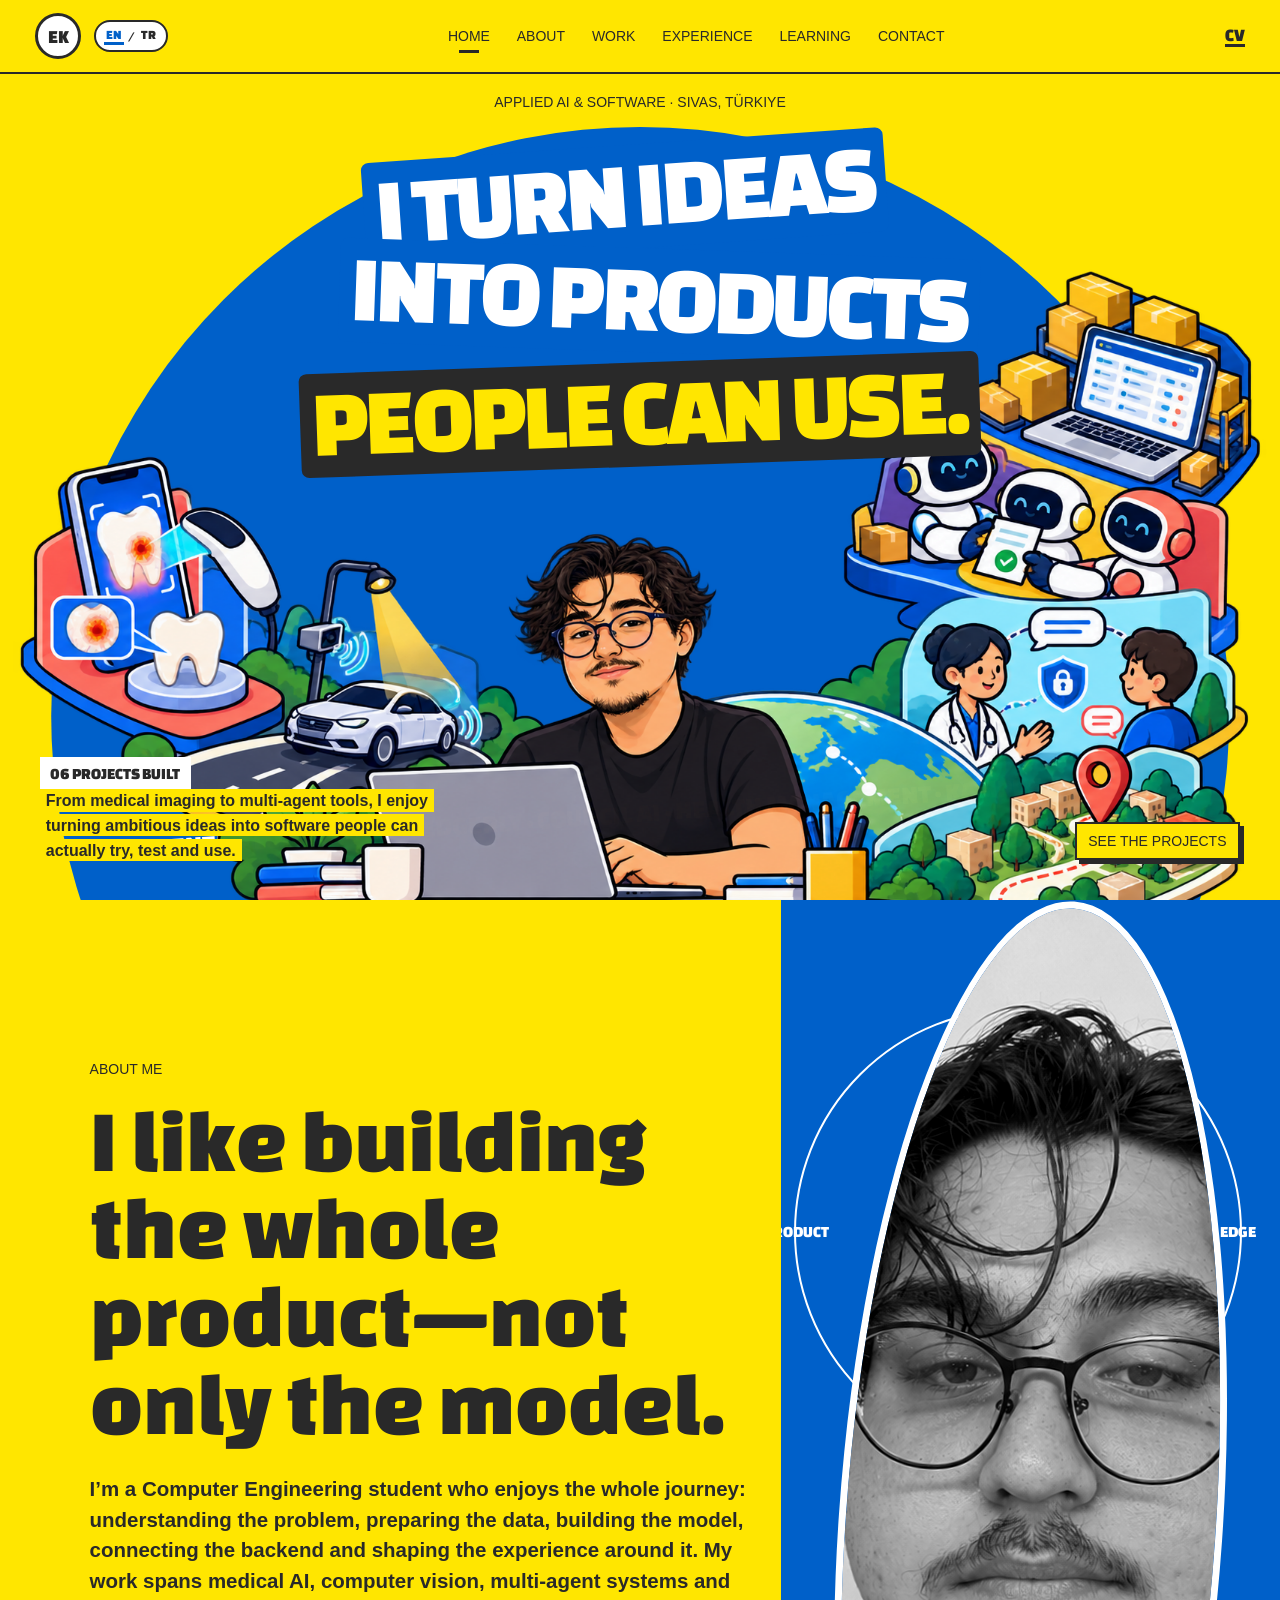
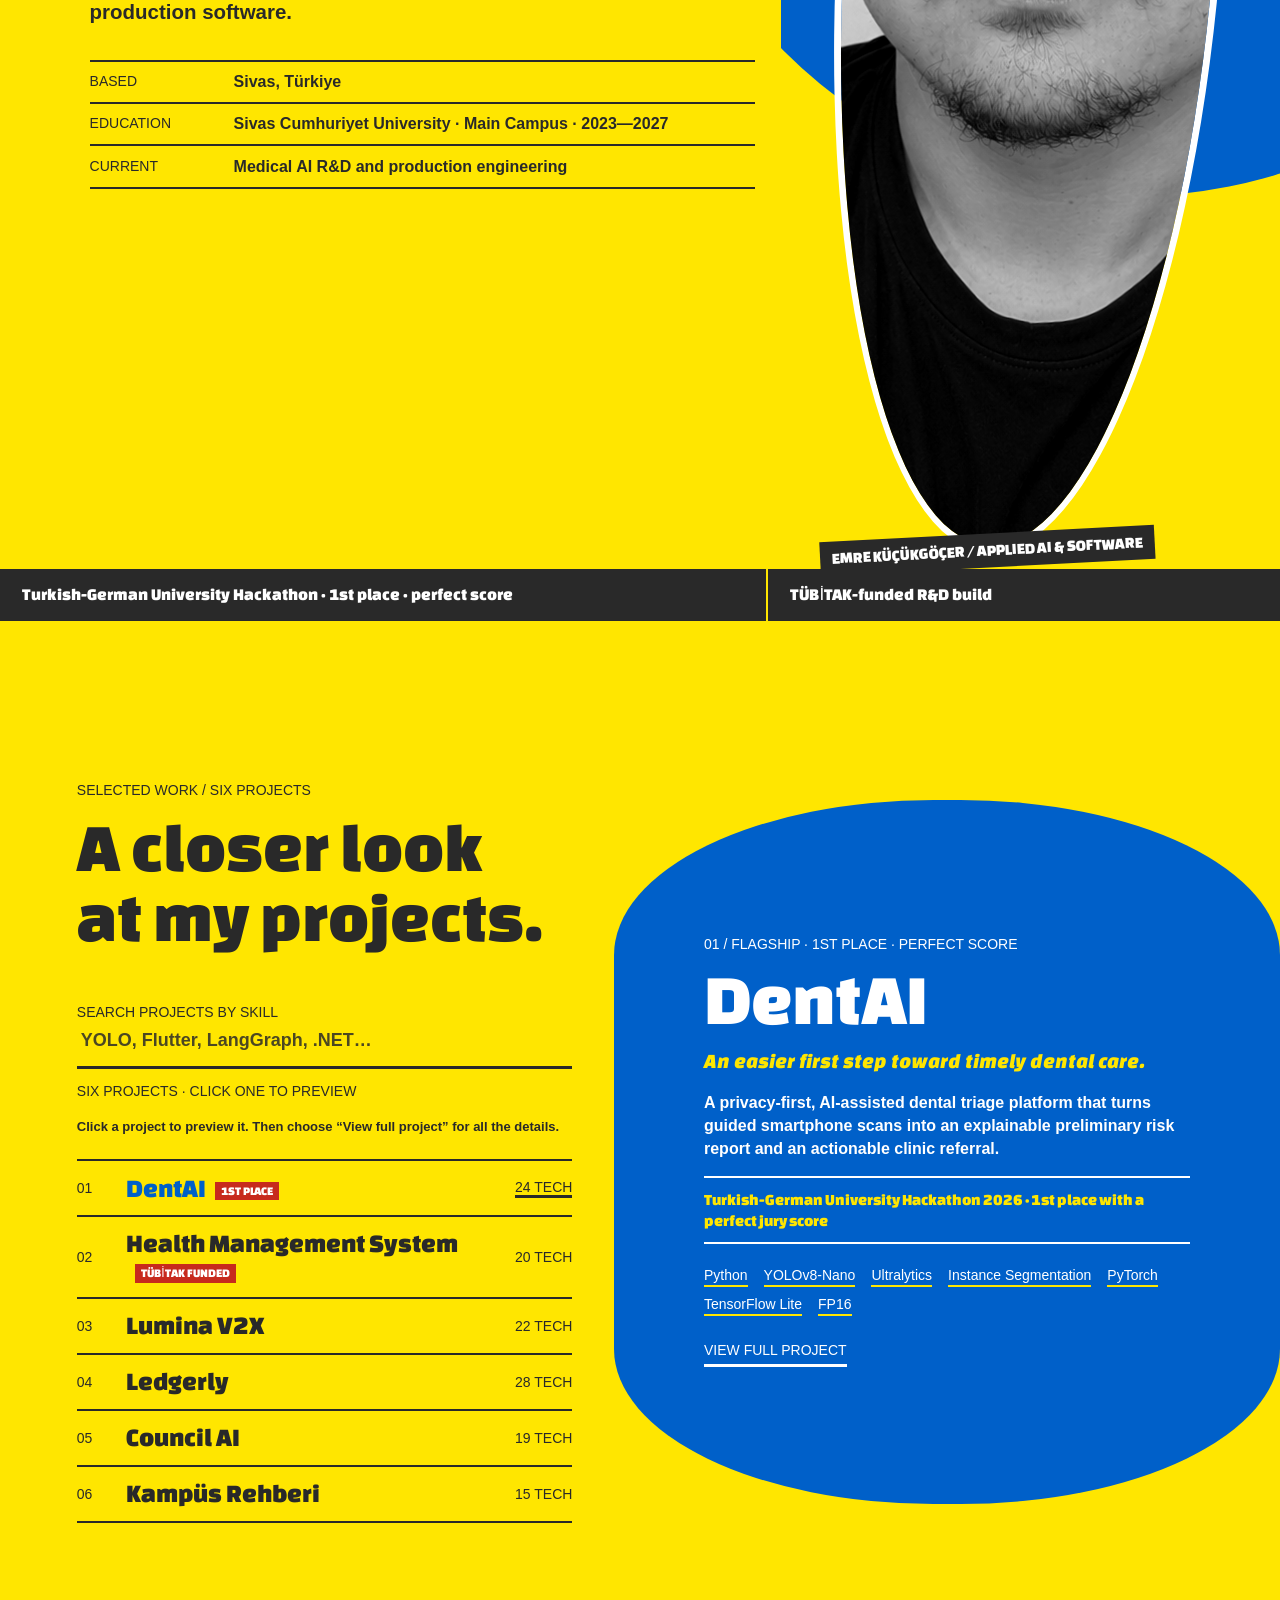
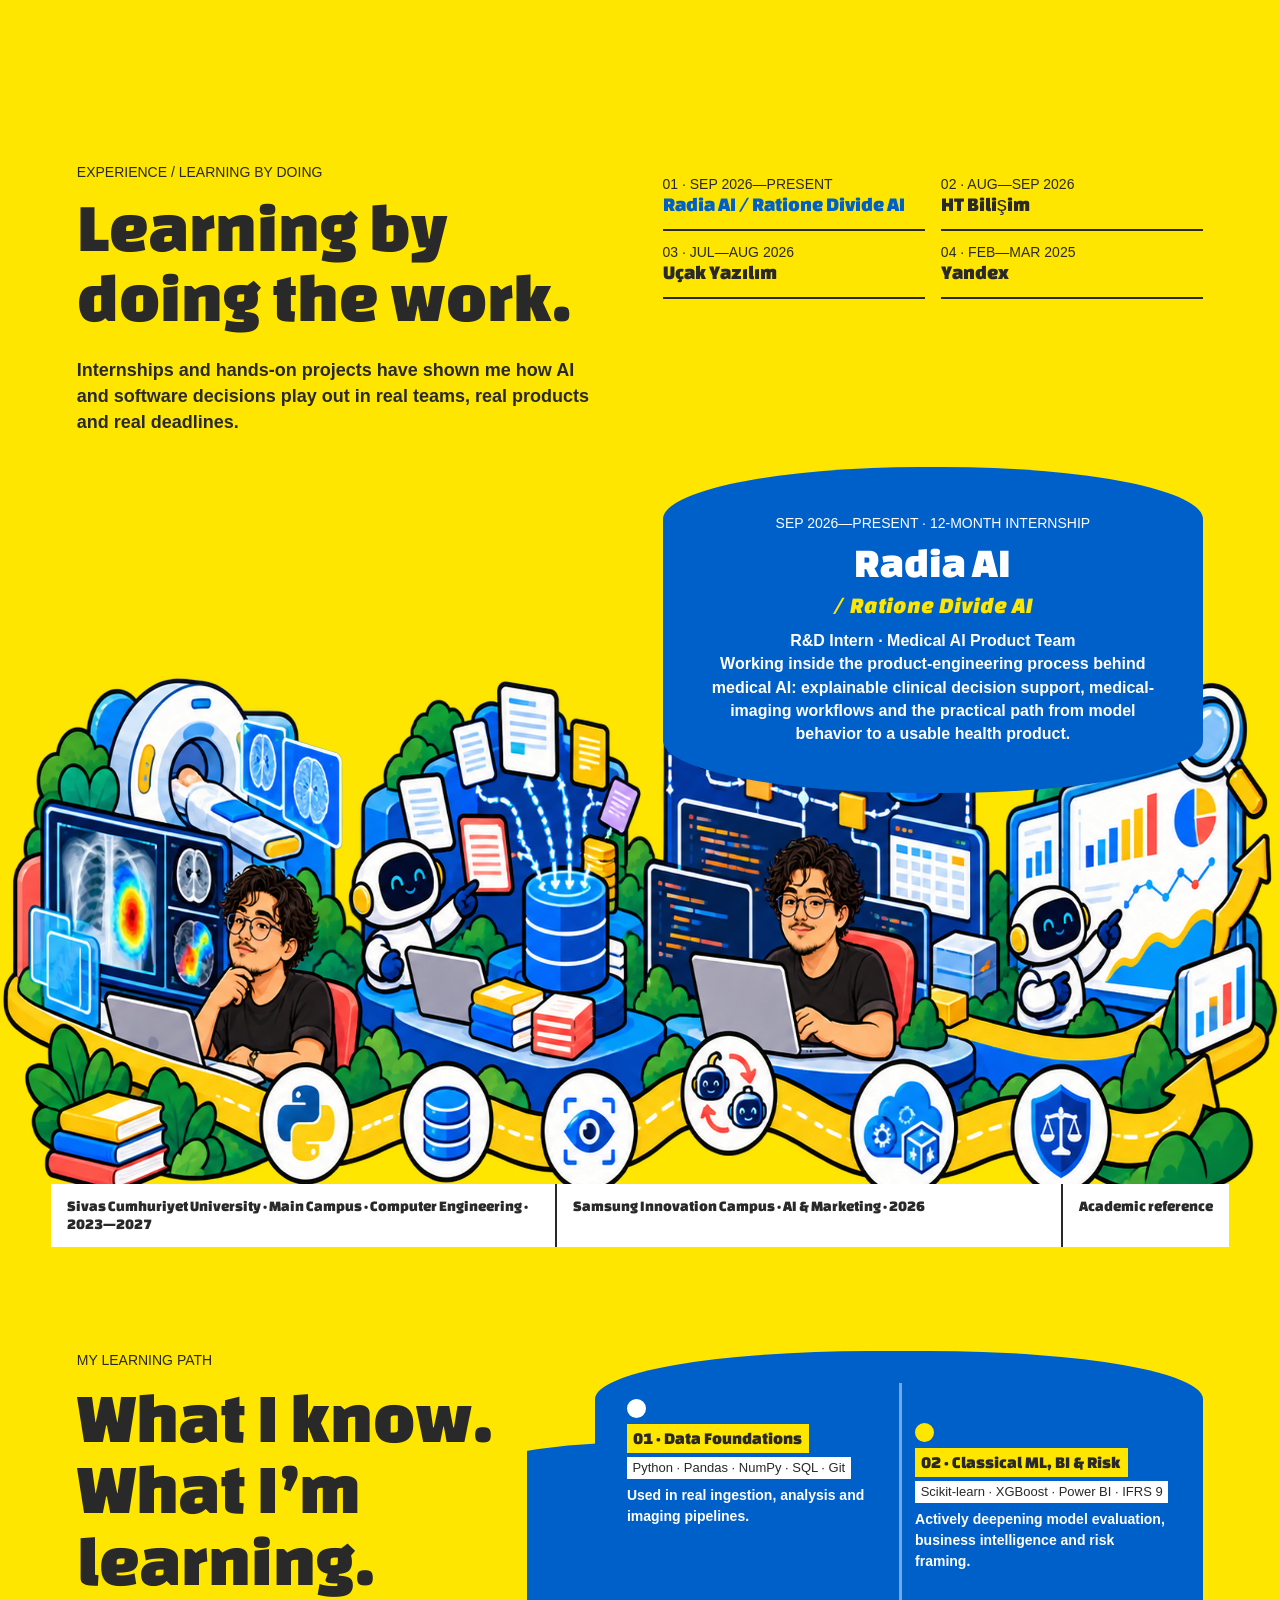
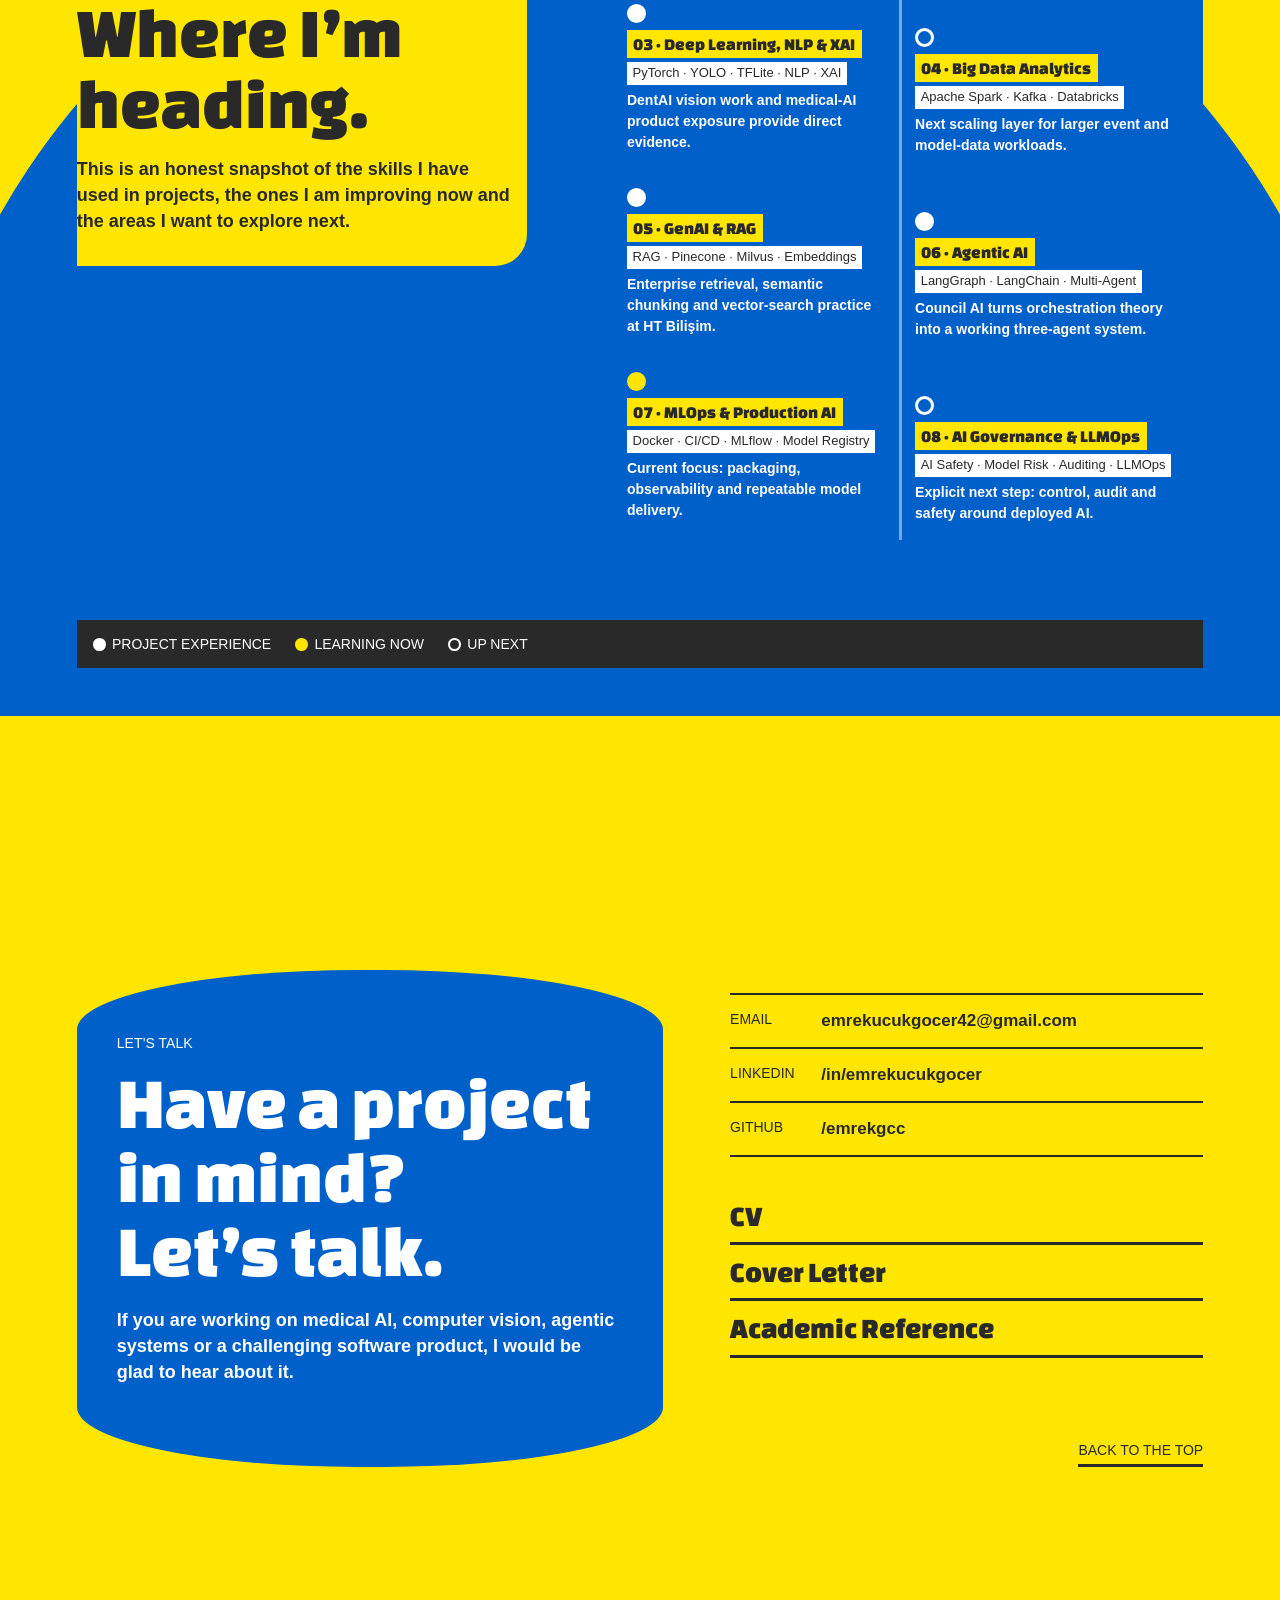
==== commit 46914bfd: "Sayfanın açılışı hızlandırıldı" ====
--- a/index.html
+++ b/index.html
@@ -10,7 +10,7 @@
     <link rel="preconnect" href="https://fonts.gstatic.com" crossorigin />
     <link href="https://fonts.googleapis.com/css2?family=Changa+One:ital@0;1&display=swap" rel="stylesheet" />
     <link rel="icon" type="image/svg+xml" href="data:image/svg+xml,%3Csvg xmlns='http://www.w3.org/2000/svg' viewBox='0 0 64 64'%3E%3Ccircle cx='32' cy='32' r='29' fill='%23007fff'/%3E%3Cpath d='M13 18h38v8H24v5h22v8H24v6h27v8H13z' fill='white'/%3E%3C/svg%3E" />
-    <link rel="stylesheet" href="./styles.css?v=17" />
+    <link rel="stylesheet" href="./styles.css?v=18" />
   </head>
   <body>
     <a class="skip-link" href="#home" data-i18n="skip">Skip to content</a>
@@ -47,7 +47,7 @@
           <span data-i18n="heroLine2">into products</span>
           <span data-i18n="heroLine3">people can use.</span>
         </h1>
-        <img class="hero-world" src="./assets/storybook-hero-v6.png" alt="An illustrated pop-up world showing Emre and his six applied AI and software projects" />
+        <img class="hero-world" src="./assets/storybook-hero-v6.webp" width="1672" height="941" decoding="async" fetchpriority="high" alt="An illustrated pop-up world showing Emre and his six applied AI and software projects" />
         <div class="hero-note">
           <b data-i18n="heroBuilt">06 PROJECTS BUILT</b>
           <p data-i18n="heroNote">From medical imaging to multi-agent tools, I enjoy turning ambitious ideas into software people can actually try, test and use.</p>
@@ -71,7 +71,7 @@
           </dl>
         </div>
         <figure class="about-portrait">
-          <img src="./assets/emre-kucukgocer.png" alt="Portrait of Emre Küçükgöçer" />
+          <img src="./assets/emre-kucukgocer.webp" width="1254" height="1254" loading="lazy" decoding="async" alt="Portrait of Emre Küçükgöçer" />
           <figcaption data-i18n="portraitCaption">EMRE KÜÇÜKGÖÇER / APPLIED AI &amp; SOFTWARE</figcaption>
         </figure>
         <div class="proof-ribbon" aria-label="Selected achievements">
@@ -99,7 +99,7 @@
         <p class="scene-kicker" data-i18n="experienceKicker">Experience / learning by doing</p>
         <h2 id="experience-title" data-i18n-html="experienceTitle">Learning by<br />doing the work.</h2>
         <p class="experience-intro" data-i18n="experienceIntro">Internships and hands-on projects have shown me how AI and software decisions play out in real teams, real products and real deadlines.</p>
-        <img class="journey-world" src="./assets/storybook-journey-v6.png" alt="An illustrated panorama of Emre's medical AI, retrieval, software engineering and analytics experience" />
+        <img class="journey-world" src="./assets/storybook-journey-v6.webp" width="1672" height="941" loading="lazy" decoding="async" alt="An illustrated panorama of Emre's medical AI, retrieval, software engineering and analytics experience" />
         <div class="experience-tabs" id="experience-tabs" role="tablist" aria-label="Experience entries"></div>
         <article class="experience-detail" id="experience-detail" aria-live="polite"></article>
         <div class="education-signs">
@@ -147,6 +147,6 @@
       <div id="dialog-content"></div>
     </dialog>
 
-    <script src="./app.js?v=17" defer></script>
+    <script src="./app.js?v=18" defer></script>
   </body>
 </html>
--- a/styles.css
+++ b/styles.css
@@ -1123,8 +1123,8 @@
   .document-links { margin-top: 2.5rem; }
   .back-home { display: table; margin: 2rem 0 0 auto; }
   .dossier-hero { display: block; min-height: auto; }
-  .dossier-hero h2 { font-size: clamp(3.5rem, 15vw, 7rem); margin: 1.5rem 0 1rem; }
-  .dossier-proof { margin-top: 2rem; padding: 2.5rem 1.5rem; font-size: clamp(1.8rem, 7vw, 3rem); }
+  .dossier-hero h2 { font-size: clamp(2.6rem, 12vw, 6rem); margin: 1.5rem 0 1rem; }
+  .dossier-proof { margin-top: 2rem; padding: 2.5rem 1.5rem; font-size: clamp(1.5rem, 6.5vw, 2.8rem); }
   .dossier-summary { margin-top: 2rem; }
   .architecture-heading { font-size: clamp(2.5rem, 11vw, 3.6rem); overflow-wrap: anywhere; }
 }
@@ -1132,6 +1132,7 @@
   .site-header nav a { font-size: 10px; padding-inline: .28rem; }
   .contact-links a { grid-template-columns: 4.5rem minmax(0, 1fr); }
   .hero h1, html[lang="tr"] .hero h1 { width: 86vw; }
+  .project-spotlight h3 { font-size: clamp(2.1rem, 10.5vw, 4rem); }
 }
 
 @media (prefers-reduced-motion: reduce) {
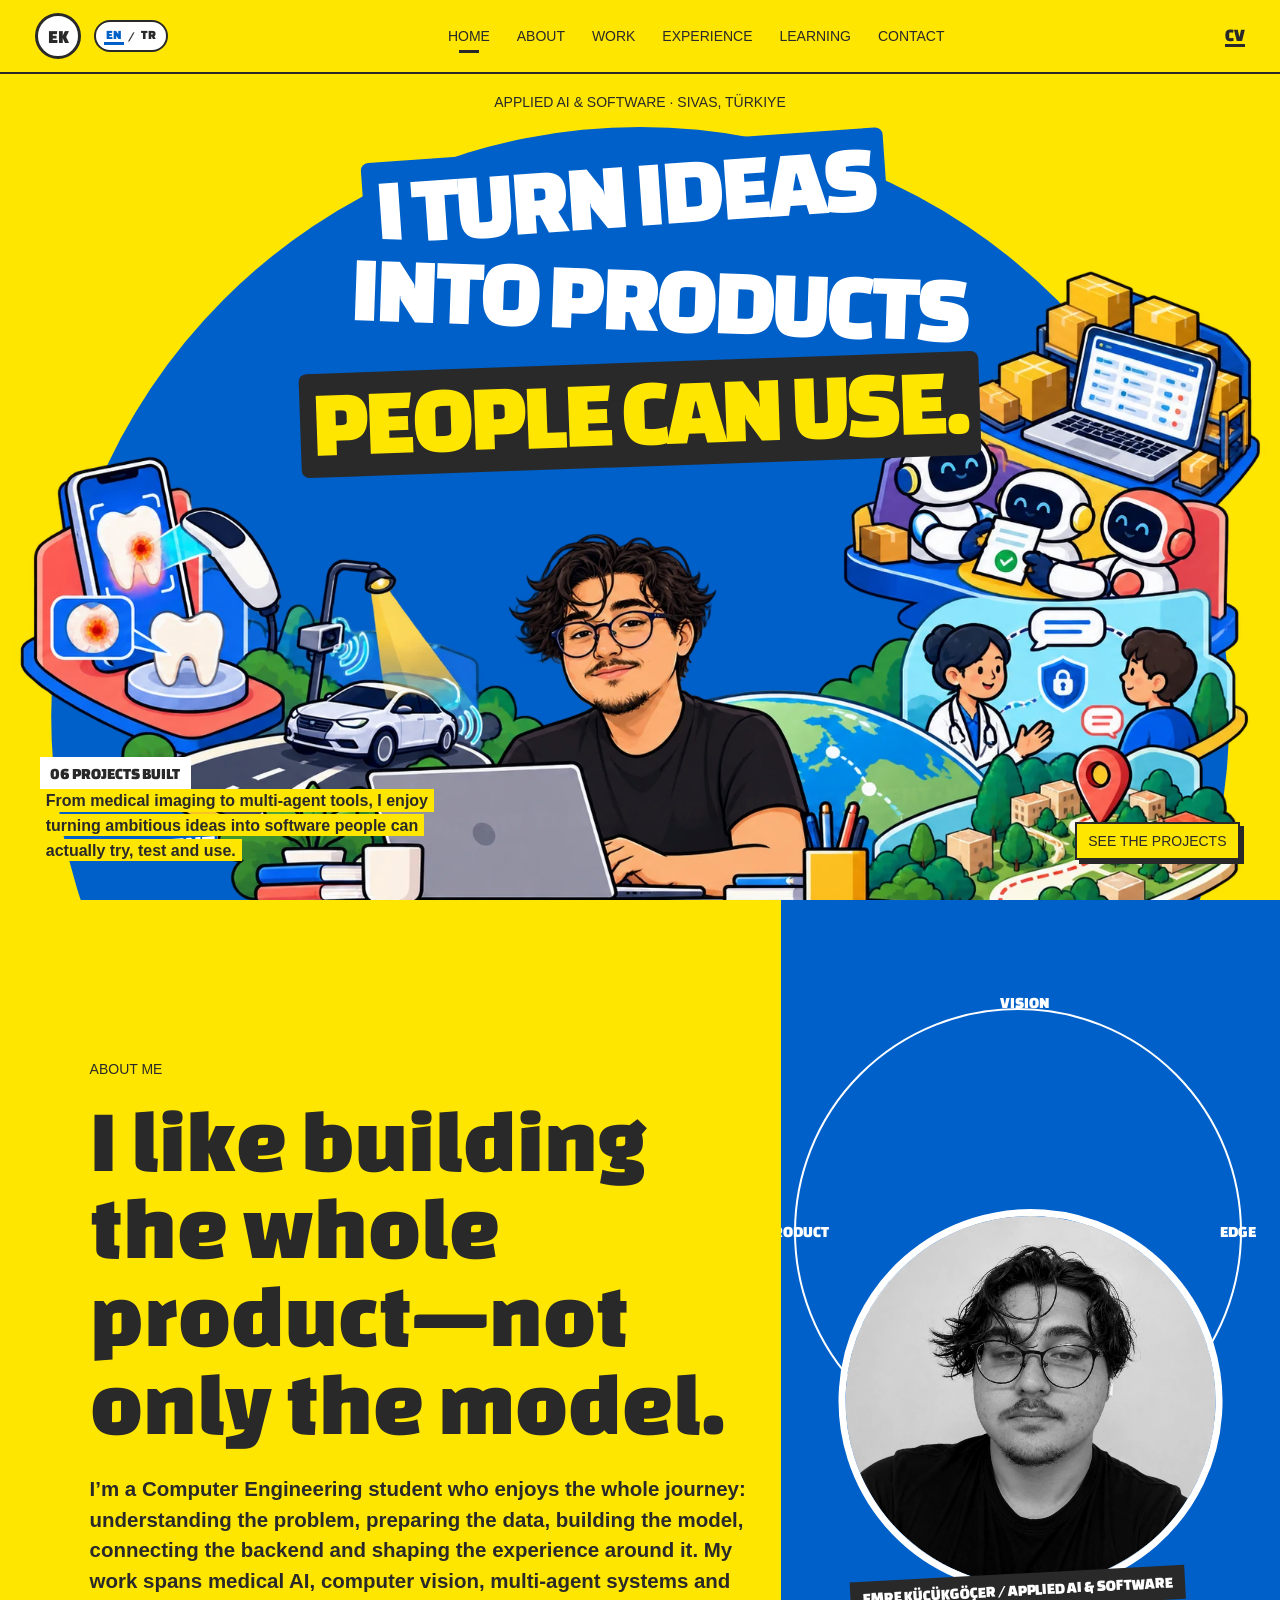
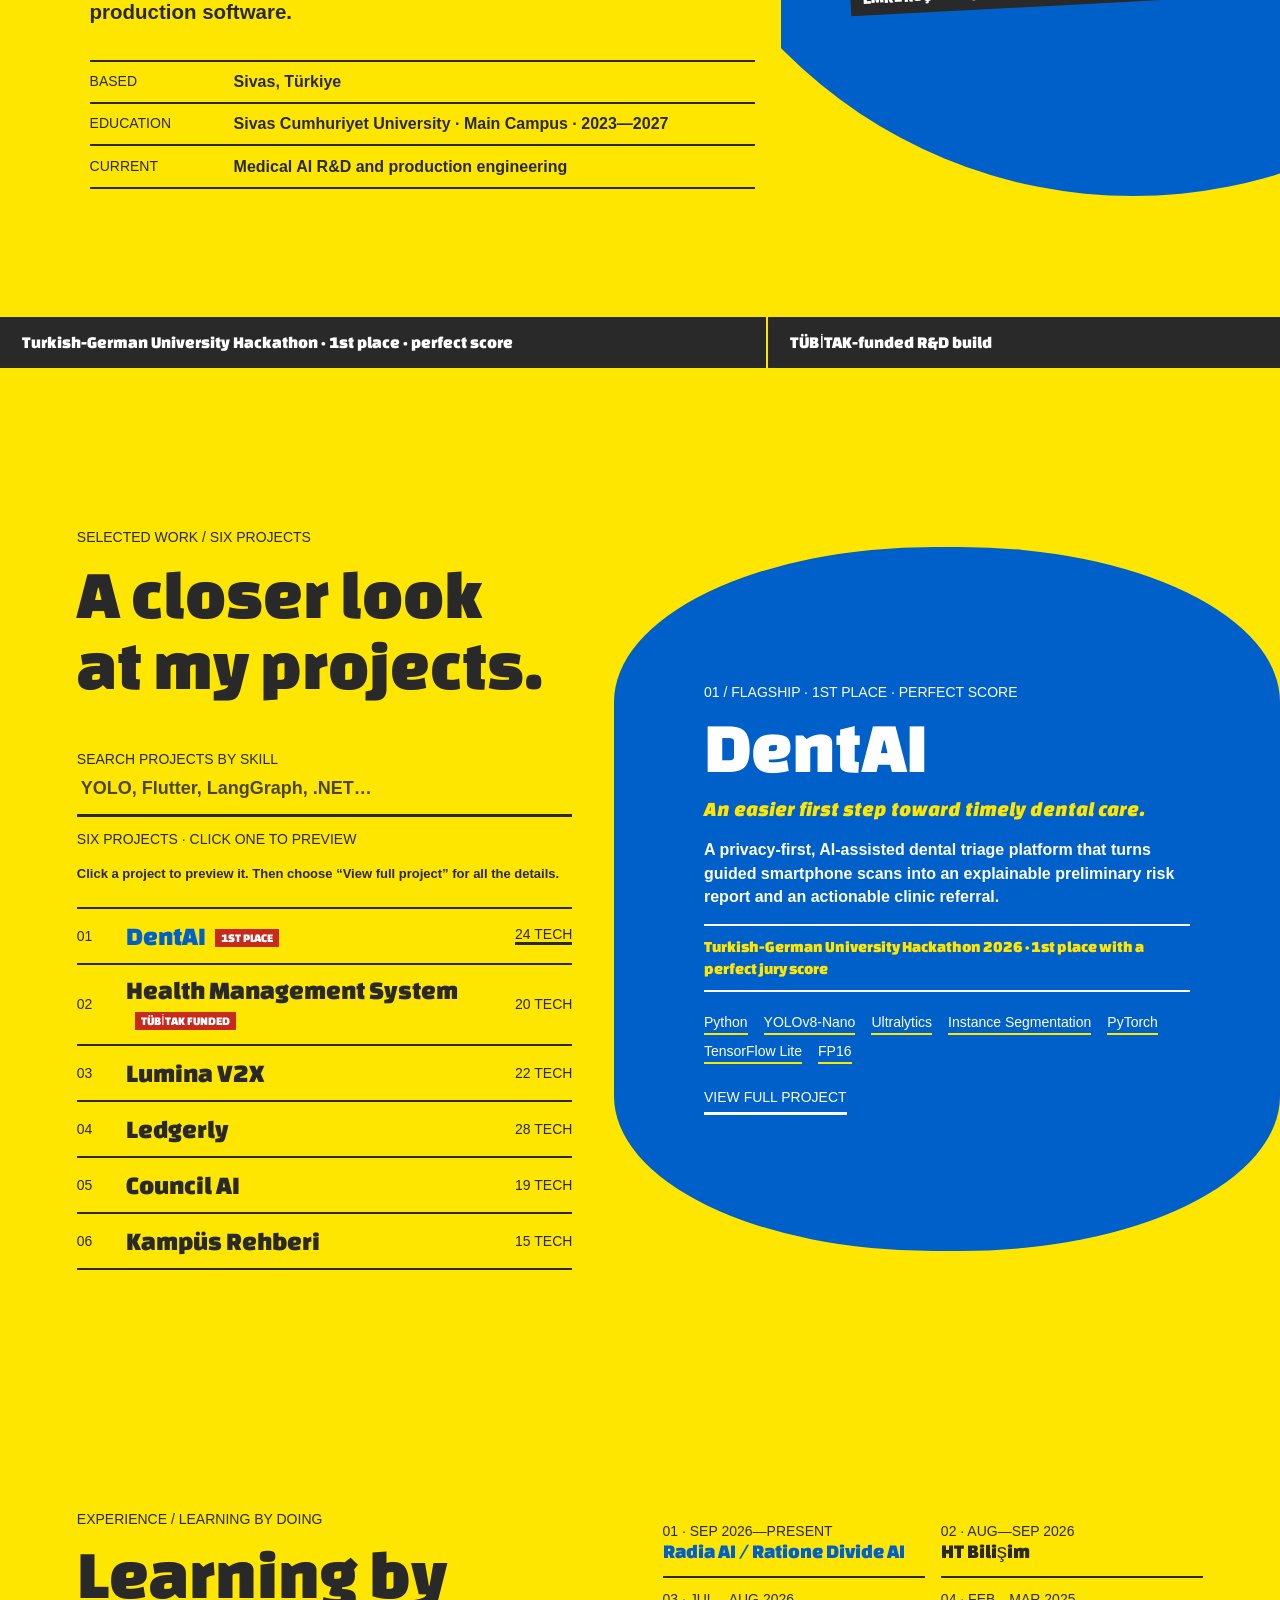
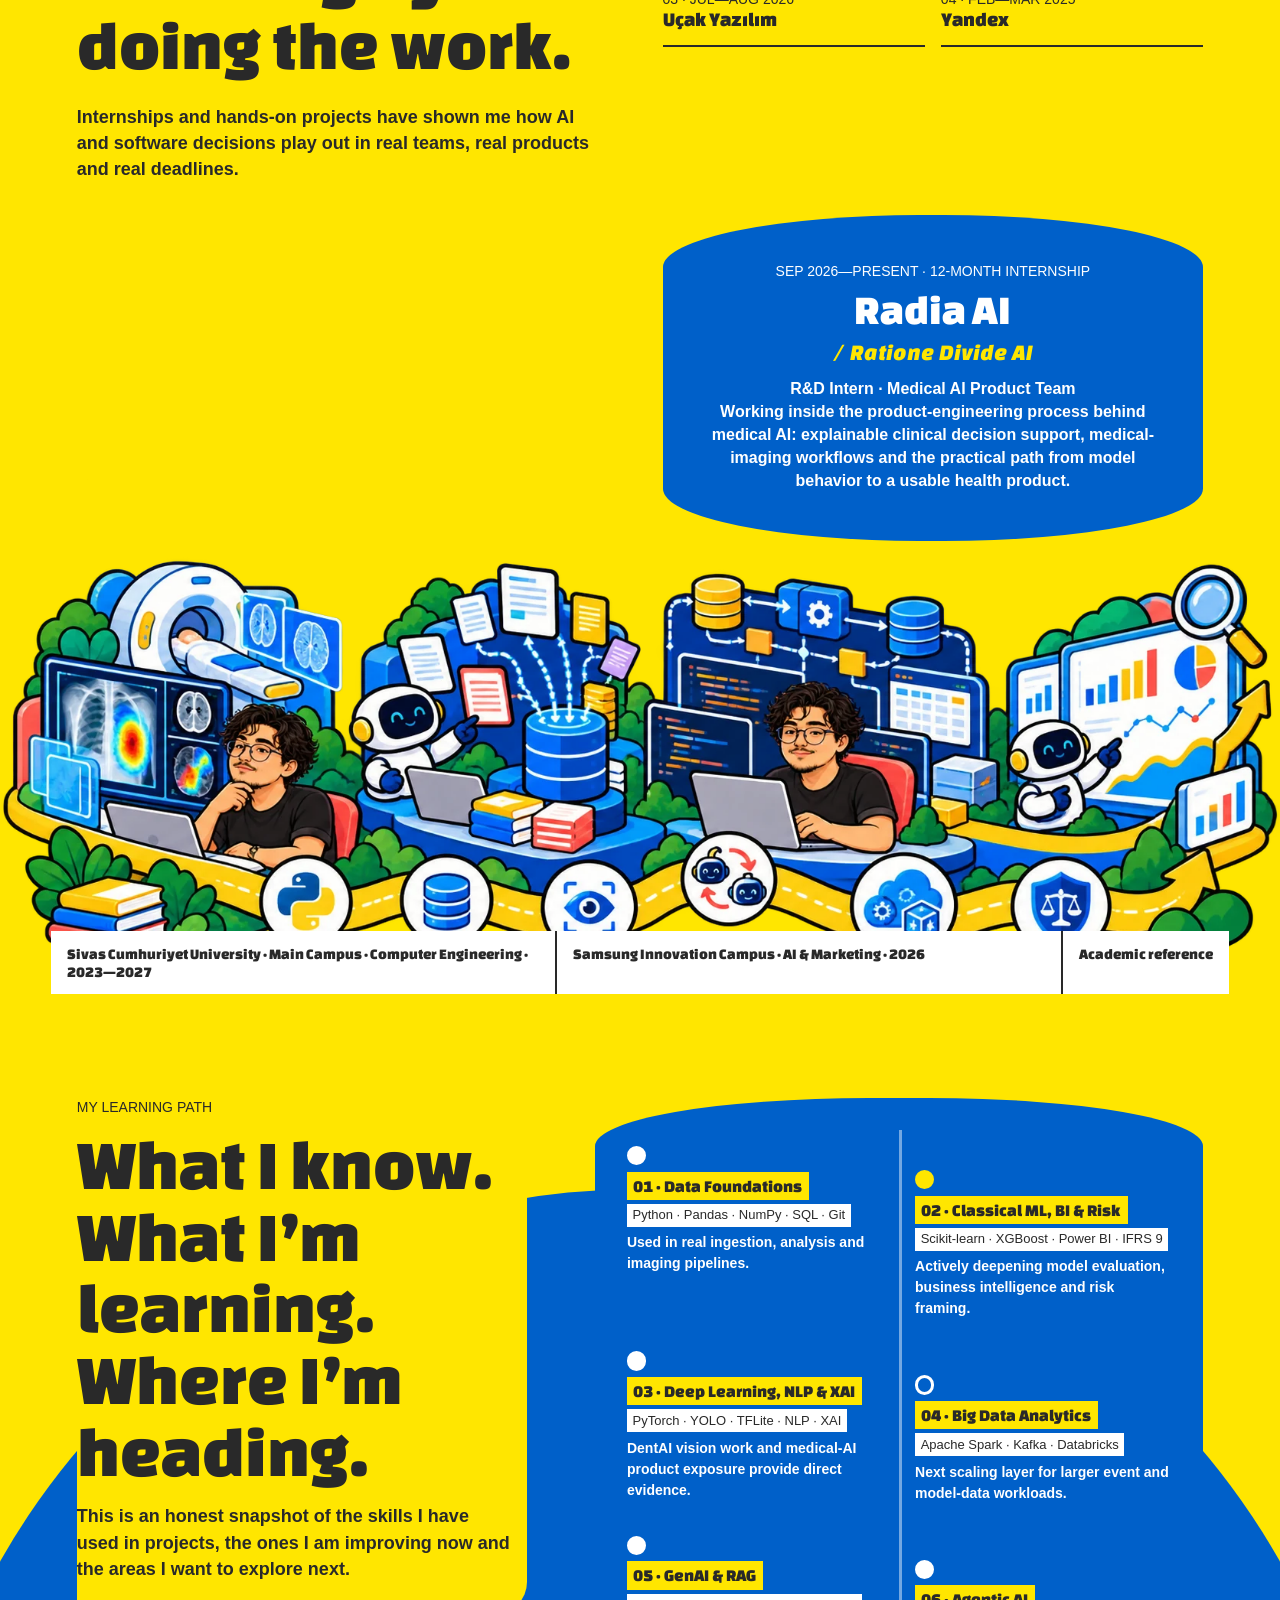
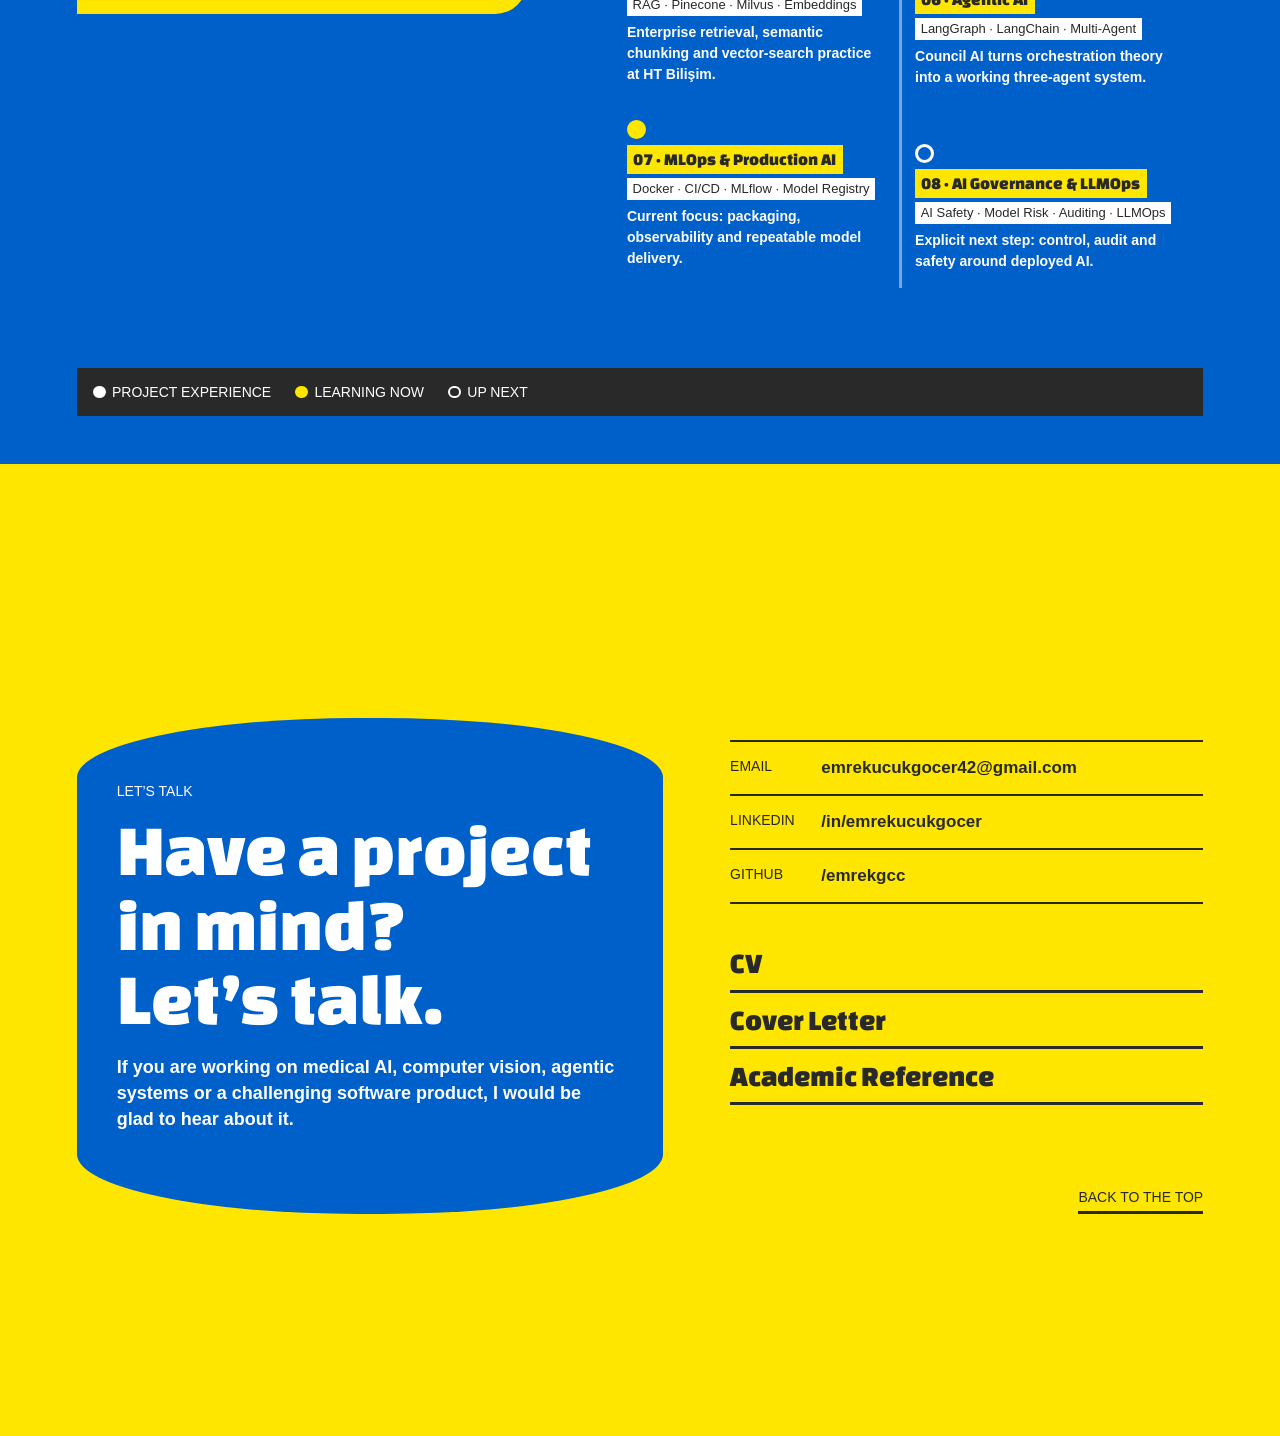
==== commit e6b2bc7e: "Görsellerin indirme boyutu azaltıldı" ====
--- a/index.html
+++ b/index.html
@@ -47,7 +47,7 @@
           <span data-i18n="heroLine2">into products</span>
           <span data-i18n="heroLine3">people can use.</span>
         </h1>
-        <img class="hero-world" src="./assets/storybook-hero-v6.webp" width="1672" height="941" decoding="async" fetchpriority="high" alt="An illustrated pop-up world showing Emre and his six applied AI and software projects" />
+        <img class="hero-world" src="./assets/storybook-hero-v6.webp?v=19" width="1672" height="941" decoding="async" fetchpriority="high" alt="An illustrated pop-up world showing Emre and his six applied AI and software projects" />
         <div class="hero-note">
           <b data-i18n="heroBuilt">06 PROJECTS BUILT</b>
           <p data-i18n="heroNote">From medical imaging to multi-agent tools, I enjoy turning ambitious ideas into software people can actually try, test and use.</p>
@@ -71,7 +71,7 @@
           </dl>
         </div>
         <figure class="about-portrait">
-          <img src="./assets/emre-kucukgocer.webp" width="1254" height="1254" loading="lazy" decoding="async" alt="Portrait of Emre Küçükgöçer" />
+          <img src="./assets/emre-kucukgocer.webp?v=19" width="1254" height="1254" loading="lazy" decoding="async" alt="Portrait of Emre Küçükgöçer" />
           <figcaption data-i18n="portraitCaption">EMRE KÜÇÜKGÖÇER / APPLIED AI &amp; SOFTWARE</figcaption>
         </figure>
         <div class="proof-ribbon" aria-label="Selected achievements">
@@ -99,7 +99,7 @@
         <p class="scene-kicker" data-i18n="experienceKicker">Experience / learning by doing</p>
         <h2 id="experience-title" data-i18n-html="experienceTitle">Learning by<br />doing the work.</h2>
         <p class="experience-intro" data-i18n="experienceIntro">Internships and hands-on projects have shown me how AI and software decisions play out in real teams, real products and real deadlines.</p>
-        <img class="journey-world" src="./assets/storybook-journey-v6.webp" width="1672" height="941" loading="lazy" decoding="async" alt="An illustrated panorama of Emre's medical AI, retrieval, software engineering and analytics experience" />
+        <img class="journey-world" src="./assets/storybook-journey-v6.webp?v=19" width="1672" height="941" loading="lazy" decoding="async" alt="An illustrated panorama of Emre's medical AI, retrieval, software engineering and analytics experience" />
         <div class="experience-tabs" id="experience-tabs" role="tablist" aria-label="Experience entries"></div>
         <article class="experience-detail" id="experience-detail" aria-live="polite"></article>
         <div class="education-signs">
--- a/styles.css
+++ b/styles.css
@@ -929,6 +929,7 @@
 
 /* Text follows the document flow; the illustrated scenery stays decorative. */
 .scene { scroll-margin-top: 74px; }
+.about-portrait img, .journey-world { height: auto; }
 .scene h2, .scene h3 { overflow-wrap: anywhere; }
 .site-header { grid-template-columns: auto minmax(0, 1fr) auto; gap: 1.5rem; }
 .site-header nav a { padding-inline: clamp(.45rem, 1.05vw, 1.05rem); }
